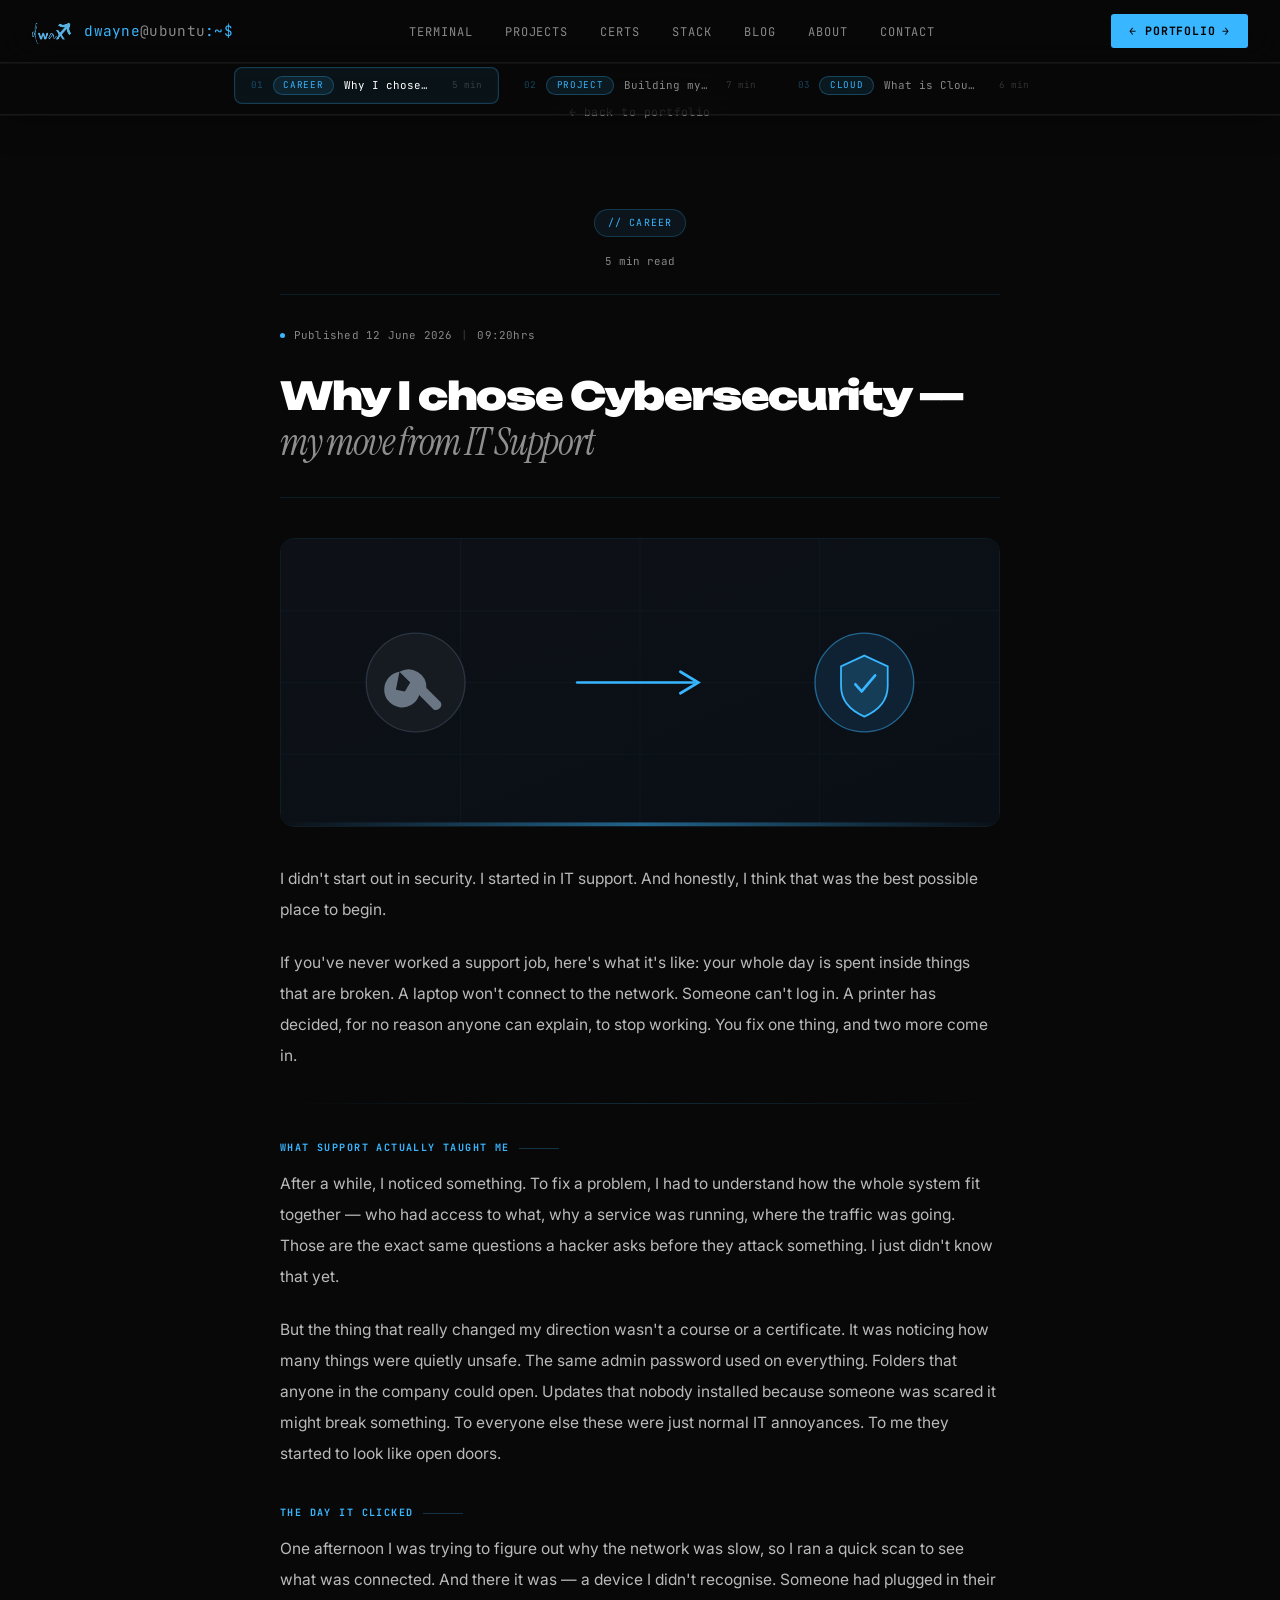
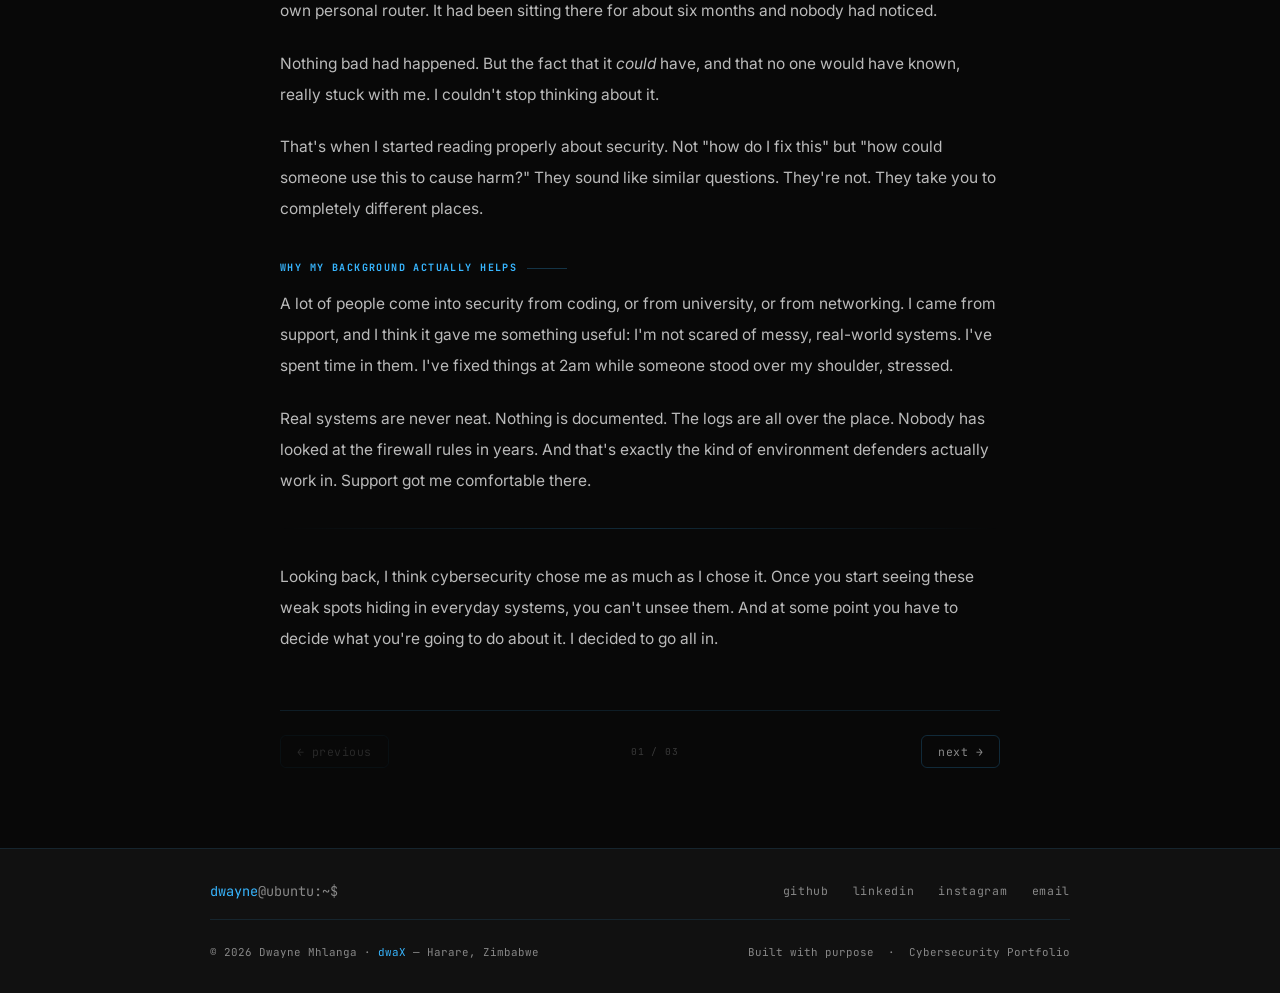
==== blog.html @ da346e5e "Initial commit — dwaX cybersecurity portfolio" ====
<!DOCTYPE html>
<html lang="en">
<head>
<link rel="icon" type="image/x-icon" href="images/favicon.ico">
<link rel="icon" type="image/png" sizes="32x32" href="images/favicon-32.png">
<link rel="apple-touch-icon" href="images/favicon-180.png">
<meta charset="UTF-8">
<meta name="viewport" content="width=device-width, initial-scale=1.0">
<title>Blog — dwayne@ubuntu:~$</title>
<meta name="description" content="Notes on cybersecurity, building, and the craft — by Dwayne Mhlanga (dwaX).">
<link rel="preconnect" href="https://fonts.googleapis.com">
<link href="https://fonts.googleapis.com/css2?family=JetBrains+Mono:wght@300;400;500;700&family=Inter:ital,wght@0,400;0,700;0,900;1,400&family=Instrument+Serif:ital@0;1&family=Unbounded:wght@900&display=swap" rel="stylesheet">
<link rel="stylesheet" href="css/style.css">
<style>

/* ═══════════════════════════════════════════
   BLOG PAGE — scoped styles
   ═══════════════════════════════════════════ */

/* ── Page shell ── */
.blog-shell {
  min-height: 100vh;
  display: flex;
  flex-direction: column;
}

/* ── Sticky top bar (below main nav) ── */
.blog-topbar {
  position: sticky;
  top: 57px;
  z-index: 90;
  background: rgba(8,8,8,0.55);
  backdrop-filter: blur(24px) saturate(180%);
  -webkit-backdrop-filter: blur(24px) saturate(180%);
  border-bottom: 0.5px solid rgba(255,255,255,0.07);
  box-shadow: 0 1px 0 rgba(255,255,255,0.04), 0 8px 32px rgba(0,0,0,0.3);
}

.blog-topbar-inner {
  max-width: 860px;
  margin: 0 auto;
  padding: 0.6rem 1.5rem;
  display: flex;
  align-items: center;
  gap: 0.5rem;
}

/* Each post tab in the top bar */
.blog-tab {
  display: flex;
  align-items: center;
  gap: 0.6rem;
  padding: 0.5rem 1rem;
  cursor: pointer;
  border-radius: 8px;
  border: 0.5px solid transparent;
  background: transparent;
  transition: background 0.2s, border-color 0.2s;
  flex: 1;
  min-width: 0;
  position: relative;
}
.blog-tab:hover {
  background: rgba(255,255,255,0.05);
  border-color: rgba(255,255,255,0.08);
}
.blog-tab.active {
  background: rgba(56,182,255,0.07);
  border-color: rgba(56,182,255,0.25);
  box-shadow: 0 0 0 0.5px rgba(56,182,255,0.1) inset;
}

.blog-tab-num {
  font-family: var(--mono);
  font-size: 0.58rem;
  color: rgba(56,182,255,0.35);
  flex-shrink: 0;
}

.blog-tab-cat {
  font-family: var(--mono);
  font-size: 0.58rem;
  color: var(--green);
  background: rgba(56,182,255,0.1);
  border: 0.5px solid rgba(56,182,255,0.28);
  border-radius: 999px;
  padding: 0.18rem 0.6rem;
  flex-shrink: 0;
  letter-spacing: 0.08em;
  text-transform: uppercase;
}

.blog-tab-title {
  font-family: var(--mono);
  font-size: 0.68rem;
  color: var(--muted);
  white-space: nowrap;
  overflow: hidden;
  text-overflow: ellipsis;
  transition: color 0.2s;
}
.blog-tab.active .blog-tab-title,
.blog-tab:hover .blog-tab-title { color: var(--text); }

.blog-tab-time {
  font-family: var(--mono);
  font-size: 0.58rem;
  color: rgba(255,255,255,0.18);
  flex-shrink: 0;
  margin-left: auto;
  padding-left: 0.5rem;
}

/* ── Back link row ── */
.blog-back-row {
  max-width: 860px;
  margin: 0 auto;
  padding: 2.5rem 2.5rem 0;
}
.blog-back-link {
  font-family: var(--mono);
  font-size: 0.72rem;
  color: var(--muted);
  text-decoration: none;
  letter-spacing: 0.04em;
  display: inline-flex;
  align-items: center;
  gap: 0.4rem;
  transition: color 0.2s;
}
.blog-back-link:hover { color: var(--green); }

/* ── Article wrapper — only one visible at a time ── */
.post-article {
  display: none;
  max-width: 720px;
  margin: 0 auto;
  padding: 4rem 2.5rem 5rem;
  flex: 1;
  animation: postFadeIn 0.3s ease forwards;
}
.post-article.active { display: block; }

@keyframes postFadeIn {
  from { opacity: 0; transform: translateY(12px); }
  to   { opacity: 1; transform: translateY(0); }
}

/* ── Post meta ── */
.post-meta {
  display: flex;
  align-items: center;
  gap: 1rem;
  margin-bottom: 2rem;
  flex-wrap: wrap;
}

.post-cat {
  font-family: var(--mono);
  font-size: 0.62rem;
  letter-spacing: 0.12em;
  text-transform: uppercase;
  color: var(--green);
  background: rgba(56,182,255,0.08);
  border: 0.5px solid rgba(56,182,255,0.22);
  padding: 0.3rem 0.8rem;
  border-radius: 999px;
}

.post-date {
  font-family: var(--mono);
  font-size: 0.68rem;
  color: var(--muted);
}

/* Published datetime line */
.post-published {
  font-family: var(--mono);
  font-size: 0.68rem;
  color: var(--muted);
  display: flex;
  align-items: center;
  gap: 0.55rem;
  margin-bottom: 1.75rem;
  letter-spacing: 0.02em;
}
.post-published .pp-dot {
  width: 5px; height: 5px;
  border-radius: 50%;
  background: var(--green);
  flex-shrink: 0;
}
.post-published .pp-sep { color: rgba(255,255,255,0.2); }

/* Post header image */
.post-hero-img {
  width: 100%;
  height: auto;
  border-radius: 14px;
  border: 0.5px solid var(--border);
  margin-bottom: 2.25rem;
  display: block;
}

/* Inline figure inside article body */
.post-figure {
  margin: 2.25rem 0;
}
.post-figure img,
.post-figure svg {
  width: 100%;
  height: auto;
  border-radius: 12px;
  border: 0.5px solid var(--border);
  display: block;
}
.post-figure figcaption {
  font-family: var(--mono);
  font-size: 0.66rem;
  color: var(--muted);
  margin-top: 0.65rem;
  text-align: center;
  letter-spacing: 0.02em;
}

/* ── Post title ── */
.post-title {
  font-family: 'Unbounded', sans-serif;
  font-size: clamp(1.5rem, 4vw, 2.4rem);
  font-weight: 900;
  letter-spacing: -0.035em;
  line-height: 1.18;
  margin-bottom: 2.5rem;
  color: var(--text);
  border-bottom: 0.5px solid var(--border);
  padding-bottom: 2rem;
}
.post-title em {
  font-family: 'Instrument Serif', serif;
  font-weight: 400;
  font-style: italic;
  color: rgba(255,255,255,0.55);
}

/* ── Post body ── */
.post-body p {
  font-size: 0.97rem;
  color: rgba(255,255,255,0.72);
  line-height: 2;
  margin-bottom: 1.35rem;
  font-family: var(--sans);
}
.post-body p:last-child { margin-bottom: 0; }

.post-body h4 {
  font-family: var(--mono);
  font-size: 0.63rem;
  color: var(--green);
  letter-spacing: 0.14em;
  text-transform: uppercase;
  margin: 2.25rem 0 0.75rem;
  display: flex;
  align-items: center;
  gap: 0.6rem;
}
.post-body h4::after {
  content: '';
  flex: 1;
  max-width: 40px;
  height: 0.5px;
  background: rgba(56,182,255,0.25);
}

.post-body code {
  font-family: var(--mono);
  font-size: 0.83em;
  background: rgba(56,182,255,0.07);
  border: 0.5px solid rgba(56,182,255,0.18);
  padding: 0.15rem 0.5rem;
  border-radius: 4px;
  color: var(--green);
}

.post-divider {
  height: 0.5px;
  background: linear-gradient(to right, transparent, rgba(56,182,255,0.2), transparent);
  margin: 2rem 0;
}

/* ── Post bottom nav ── */
.post-footnav {
  display: flex;
  justify-content: space-between;
  align-items: center;
  margin-top: 3.5rem;
  padding-top: 1.5rem;
  border-top: 0.5px solid var(--border);
  font-family: var(--mono);
  font-size: 0.72rem;
  gap: 1rem;
}
.post-footnav button {
  background: none;
  border: 0.5px solid rgba(56,182,255,0.2);
  color: var(--muted);
  font-family: var(--mono);
  font-size: 0.72rem;
  padding: 0.5rem 1rem;
  border-radius: 6px;
  cursor: pointer;
  letter-spacing: 0.04em;
  transition: color 0.2s, border-color 0.2s;
}
.post-footnav button:hover { color: var(--green); border-color: rgba(56,182,255,0.5); }
.post-footnav button:disabled { opacity: 0.25; cursor: default; }
.post-footnav button:disabled:hover { color: var(--muted); border-color: rgba(56,182,255,0.2); }

.post-footnav .fn-center {
  font-size: 0.6rem;
  color: rgba(255,255,255,0.2);
  letter-spacing: 0.1em;
  text-align: center;
}

/* ── Footer ── */
.blog-footer {
  border-top: 0.5px solid var(--border);
  padding: 2rem 2.5rem;
  background: var(--bg2);
}
.blog-footer .footer-inner {
  max-width: 860px;
  margin: 0 auto;
  display: flex;
  justify-content: space-between;
  align-items: center;
  flex-wrap: wrap;
  gap: 1rem;
}

/* ── Responsive ── */
@media (max-width: 980px) {
  .blog-topbar { top: 54px; }
  .blog-tab-title { display: none; }
  .blog-tab { gap: 0.5rem; justify-content: center; }
  .blog-tab-time { display: none; }
  .blog-back-row { padding: 2rem 1.5rem 0; }
  .post-article { padding: 3rem 1.5rem 4rem; }
}
@media (max-width: 640px) {
  .blog-topbar-inner { padding: 0 0.5rem; }
  .blog-tab { padding: 0.75rem 0.5rem; }
  .blog-tab-num { display: none; }
  .blog-back-row { padding: 1.5rem 1.1rem 0; }
  .post-article { padding: 2.5rem 1.1rem 3.5rem; }
  .post-title { font-size: clamp(1.3rem, 7vw, 2.4rem); }
  .post-body p { font-size: 0.92rem; }
  .post-footnav { flex-direction: column; align-items: stretch; text-align: center; }
  .post-footnav .fn-center { order: -1; }
}

</style>
</head>
<body class="blog-shell">

<!-- MAIN NAV -->
<nav id="nav">
  <a class="nav-brand" href="index.html"><img src="images/logo.png" alt="dwaX logo" class="nav-logo" onerror="this.style.display='none'"><span class="nav-brand-text">dwayne<span class="nb-muted">@ubuntu</span>:~$</span></a>
  <ul class="nav-links">
    <li><a href="index.html#terminal-section">terminal</a></li>
    <li><a href="index.html#projects">projects</a></li>
    <li><a href="index.html#certifications">certs</a></li>
    <li><a href="index.html#stack">stack</a></li>
    <li><a href="blog.html">blog</a></li>
    <li><a href="index.html#about">about</a></li>
    <li><a href="index.html#contact">contact</a></li>
  </ul>
  <a href="index.html" class="btn-primary nav-blog-btn" style="font-size:0.72rem;padding:0.5rem 1.1rem;letter-spacing:0.08em;text-transform:uppercase;white-space:nowrap;">← portfolio</a>
  <button class="nav-hamburger" id="nav-hamburger" aria-label="Menu">
    <span></span><span></span><span></span>
  </button>
</nav>

<!-- MOBILE MENU -->
<div class="nav-mobile-menu" id="nav-mobile-menu">
  <a href="index.html#terminal-section">terminal</a>
  <a href="index.html#projects">projects</a>
  <a href="index.html#certifications">certs</a>
  <a href="index.html#stack">stack</a>
  <a href="blog.html">blog</a>
  <a href="index.html#about">about</a>
  <a href="index.html#contact">contact</a>
</div>

<!-- STICKY POST SWITCHER TAB BAR -->
<div class="blog-topbar" role="tablist" aria-label="Blog posts">

  <div class="blog-topbar-inner">

    <button class="blog-tab active" data-post="1" role="tab" aria-selected="true" aria-controls="post-1">
      <span class="blog-tab-num">01</span>
      <span class="blog-tab-cat">career</span>
      <span class="blog-tab-title">Why I chose Cybersecurity</span>
      <span class="blog-tab-time">5 min</span>
    </button>

    <button class="blog-tab" data-post="2" role="tab" aria-selected="false" aria-controls="post-2">
      <span class="blog-tab-num">02</span>
      <span class="blog-tab-cat">project</span>
      <span class="blog-tab-title">Building my first SIEM</span>
      <span class="blog-tab-time">7 min</span>
    </button>

    <button class="blog-tab" data-post="3" role="tab" aria-selected="false" aria-controls="post-3">
      <span class="blog-tab-num">03</span>
      <span class="blog-tab-cat">cloud</span>
      <span class="blog-tab-title">What is Cloud Security?</span>
      <span class="blog-tab-time">6 min</span>
    </button>

  </div>
</div>

<!-- BACK LINK -->
<div class="blog-back-row">
  <a href="index.html#blog" class="blog-back-link">← back to portfolio</a>
</div>

<!-- ═══════════════════ POST 1 ═══════════════════ -->
<article class="post-article active" id="post-1" role="tabpanel">
  <div class="post-meta">
    <span class="post-cat">// career</span>
    <span class="post-date">5 min read</span>
  </div>
  <div class="post-published">
    <span class="pp-dot"></span>
    <span>Published 12 June 2026</span>
    <span class="pp-sep">|</span>
    <span>09:20hrs</span>
  </div>
  <h2 class="post-title">Why I chose Cybersecurity — <em>my move from IT Support</em></h2>
  <img class="post-hero-img" src="images/blog/post1-career.svg" alt="From IT support to security">
  <div class="post-body">
    <p>I didn't start out in security. I started in IT support. And honestly, I think that was the best possible place to begin.</p>
    <p>If you've never worked a support job, here's what it's like: your whole day is spent inside things that are broken. A laptop won't connect to the network. Someone can't log in. A printer has decided, for no reason anyone can explain, to stop working. You fix one thing, and two more come in.</p>
    <div class="post-divider"></div>
    <h4>What support actually taught me</h4>
    <p>After a while, I noticed something. To fix a problem, I had to understand how the whole system fit together — who had access to what, why a service was running, where the traffic was going. Those are the exact same questions a hacker asks before they attack something. I just didn't know that yet.</p>
    <p>But the thing that really changed my direction wasn't a course or a certificate. It was noticing how many things were quietly unsafe. The same admin password used on everything. Folders that anyone in the company could open. Updates that nobody installed because someone was scared it might break something. To everyone else these were just normal IT annoyances. To me they started to look like open doors.</p>
    <h4>The day it clicked</h4>
    <p>One afternoon I was trying to figure out why the network was slow, so I ran a quick scan to see what was connected. And there it was — a device I didn't recognise. Someone had plugged in their own personal router. It had been sitting there for about six months and nobody had noticed.</p>
    <p>Nothing bad had happened. But the fact that it <em>could</em> have, and that no one would have known, really stuck with me. I couldn't stop thinking about it.</p>
    <p>That's when I started reading properly about security. Not "how do I fix this" but "how could someone use this to cause harm?" They sound like similar questions. They're not. They take you to completely different places.</p>
    <h4>Why my background actually helps</h4>
    <p>A lot of people come into security from coding, or from university, or from networking. I came from support, and I think it gave me something useful: I'm not scared of messy, real-world systems. I've spent time in them. I've fixed things at 2am while someone stood over my shoulder, stressed.</p>
    <p>Real systems are never neat. Nothing is documented. The logs are all over the place. Nobody has looked at the firewall rules in years. And that's exactly the kind of environment defenders actually work in. Support got me comfortable there.</p>
    <div class="post-divider"></div>
    <p>Looking back, I think cybersecurity chose me as much as I chose it. Once you start seeing these weak spots hiding in everyday systems, you can't unsee them. And at some point you have to decide what you're going to do about it. I decided to go all in.</p>
  </div>
  <div class="post-footnav">
    <button disabled>← previous</button>
    <span class="fn-center">01 / 03</span>
    <button data-go="2">next →</button>
  </div>
</article>

<!-- ═══════════════════ POST 2 ═══════════════════ -->
<article class="post-article" id="post-2" role="tabpanel">
  <div class="post-meta">
    <span class="post-cat">// project</span>
    <span class="post-date">7 min read</span>
  </div>
  <div class="post-published">
    <span class="pp-dot"></span>
    <span>Published 28 June 2026</span>
    <span class="pp-sep">|</span>
    <span>10:41hrs</span>
  </div>
  <h2 class="post-title">Building my first SIEM — <em>what I learned</em></h2>
  <img class="post-hero-img" src="images/blog/post2-siem.svg" alt="A SIEM dashboard showing events, alerts and sources">
  <div class="post-body">
    <p>Most people learn about a SIEM by reading about it or watching someone demo one. I decided to just build one myself. Not because I thought I could beat the big tools — I couldn't — but because I've found the fastest way to really understand something is to try to build it and watch where it falls apart.</p>
    <p>A quick note in case the word is new to you: a SIEM (Security Information and Event Management tool) is basically the security team's central nervous system. It collects logs from everywhere in a network and watches them for signs of trouble.</p>
    <div class="post-divider"></div>
    <h4>What it actually does</h4>
    <p>At its core a SIEM does two jobs. It gathers logs from everywhere, and it checks those logs against rules to raise an alert when something looks wrong. That sounds simple. It really isn't. Collecting the logs is a hard engineering problem. Writing good rules is a hard logic problem. And keeping the alerts useful instead of annoying is both, plus a lot of experience I didn't have yet.</p>
    <p>The big tools like Splunk have whole teams working on just the first part. I found out very quickly why.</p>
    <h4>Step one: getting the logs in</h4>
    <p>I started by pulling logs from a few Linux machines into one place. The first real problem hit almost immediately: logs are messy. Every program writes its dates differently. Some use one format, some use another, and some seem to use a format invented purely to make your life difficult. Just getting all the timestamps to line up took longer than setting up the whole collection system.</p>
    <p>I used Python to read the common log formats and save everything in one tidy structure — a time, where it came from, what type of event it was, and the raw message. Getting that structure right early on matters a lot, because everything else depends on it.</p>
    <figure class="post-figure">
      <img src="images/blog/post2-siem.svg" alt="Logs flowing into a central dashboard">
      <figcaption>The rough idea: messy logs from everywhere, cleaned up and pulled into one place.</figcaption>
    </figure>
    <h4>Step two: writing the rules</h4>
    <p>This is where it got interesting. My first rule was simple: "if there are more than 10 failed logins in a minute from the same place, raise an alert." Sounds sensible, right? In practice it went off constantly — because of scheduled jobs, monitoring tools, and one server that had a broken setting and kept retrying every 30 seconds.</p>
    <p>That taught me the real lesson: a good alert needs context. Not just "this happened," but "this happened, it's unusual for this machine, and it happened alongside this other thing." Getting that right is genuinely hard. I have a lot more respect now for the people who write these rules for a living.</p>
    <h4>What I took away</h4>
    <p>Alert fatigue is real. Every false alarm makes you trust the system a little less, until you start ignoring it — which defeats the whole point. By the end I had a dashboard I could mostly trust, but only after a lot of tuning and throwing away rules that looked clever but didn't work.</p>
    <p>The biggest thing I learned: the tool itself isn't the valuable part. The logs feeding it are. If your logs are incomplete, you have blind spots. If they have no context, you get noise. Getting good data in matters more than the fancy software.</p>
    <div class="post-divider"></div>
    <p>Would I tell someone to build their own SIEM to learn? Absolutely. Would I actually run mine to protect a real company? No — the proper tools already do this far better. But I understand those tools completely differently now, and that was worth every late night.</p>
  </div>
  <div class="post-footnav">
    <button data-go="1">← previous</button>
    <span class="fn-center">02 / 03</span>
    <button data-go="3">next →</button>
  </div>
</article>

<!-- ═══════════════════ POST 3 ═══════════════════ -->
<article class="post-article" id="post-3" role="tabpanel">
  <div class="post-meta">
    <span class="post-cat">// cloud</span>
    <span class="post-date">6 min read</span>
  </div>
  <div class="post-published">
    <span class="pp-dot"></span>
    <span>Published 07 July 2026</span>
    <span class="pp-sep">|</span>
    <span>14:50hrs</span>
  </div>
  <h2 class="post-title">What is Cloud Security? <em>And why it matters</em></h2>
  <img class="post-hero-img" src="images/blog/post3-cloud.svg" alt="A padlock inside a cloud, connected to several devices">
  <div class="post-body">
    <p>For a long time, protecting a network meant building a wall around it. You put up a firewall, you guarded the entrance, and you kept everything important safely inside. As long as the wall held, you were mostly fine.</p>
    <p>The cloud changes that picture completely. When your systems live in someone else's data centre and your team can launch new things with a few clicks, the old "wall around everything" idea stops working. So what protects you now?</p>
    <div class="post-divider"></div>
    <h4>Security is shared</h4>
    <p>The first thing to understand about the cloud is that security is a shared job. The provider — Amazon, Microsoft, Google — looks after the physical side: the buildings, the machines, the core network. You look after everything you put on top: your data, your apps, your accounts, and your settings.</p>
    <p>Here's the part that surprises people. Most cloud breaches don't happen because the provider got hacked. They happen because someone left a storage folder open to the whole internet, or posted a secret key in their code by accident, or gave an account far more access than it needed. The danger isn't usually an attacker breaking down the door — it's a small mistake leaving a window open.</p>
    <h4>Your login is the new wall</h4>
    <p>In the cloud, accounts and permissions are everything. An account with too much access is a serious weakness, because if someone steals it, they inherit all that power. This is why the idea of "Zero Trust" has become so important: don't automatically trust anyone or anything, even inside your own system. Check every time.</p>
    <p>The practical version is simple to say and harder to do: give every account only the access it truly needs, nothing more. Don't use the all-powerful main account for daily work. And change your keys and passwords regularly.</p>
    <h4>Your setup is now code</h4>
    <p>One neat thing about the cloud is that you can describe your entire setup in writing — in code — and build it from that. The upside is you can review it and check it for mistakes before it goes live. The downside is that a mistake can spread everywhere the instant you hit deploy.</p>
    <p>So I've started treating that setup code the same way I treat normal code: review it, scan it, test it. A setting that accidentally exposes your data to the public is just as serious as any other security bug.</p>
    <h4>Why this matters here, now</h4>
    <p>Zimbabwe and the wider region are moving to the cloud fast. Startups, banks, government services — a lot of it is shifting online. But the security habits haven't always kept up. So understanding cloud security isn't just good for my career. It's becoming something almost every organisation around me is going to need.</p>
    <div class="post-divider"></div>
    <p>Cloud security isn't harder than the old way — it's just different. The weak spots have moved, and the tools have changed. But the core idea is the same as it's always been: know your own system, keep your exposure small, and know what normal looks like so you can spot when something isn't.</p>
  </div>
  <div class="post-footnav">
    <button data-go="2">← previous</button>
    <span class="fn-center">03 / 03</span>
    <button disabled>next →</button>
  </div>
</article>

<!-- FOOTER -->
<footer class="blog-footer">
  <div class="footer-inner">
    <div class="footer-brand">dwayne<span>@ubuntu:~$</span></div>
    <div class="footer-links">
      <a href="https://github.com/dwaXGamer" target="_blank">github</a>
      <a href="https://www.linkedin.com/in/dwayne-mhlanga-27b34614a/" target="_blank">linkedin</a>
      <a href="https://www.instagram.com/dwax_the_geek/" target="_blank">instagram</a>
      <a href="mailto:dwaynemhlangaa10@gmail.com">email</a>
    </div>
    <div class="footer-copy">
      <span>© 2026 Dwayne Mhlanga · <span style="color:var(--green)">dwaX</span> — Harare, Zimbabwe</span>
      <span>Built with purpose &nbsp;·&nbsp; Cybersecurity Portfolio</span>
    </div>
  </div>
</footer>

<script src="js/main.js"></script>
<script>
// ── Blog post switcher ────────────────────────────────────────────
(function () {
  const TOTAL = 3;

  function showPost(n) {
    // Deactivate all
    document.querySelectorAll('.post-article').forEach(a => a.classList.remove('active'));
    document.querySelectorAll('.blog-tab').forEach(t => {
      t.classList.remove('active');
      t.setAttribute('aria-selected', 'false');
    });

    // Activate target
    const article = document.getElementById('post-' + n);
    const tab = document.querySelector('.blog-tab[data-post="' + n + '"]');
    if (!article || !tab) return;

    article.classList.add('active');
    tab.classList.add('active');
    tab.setAttribute('aria-selected', 'true');

    // Scroll to top of content
    window.scrollTo({ top: 0, behavior: 'smooth' });

    // Update URL hash without triggering scroll
    history.replaceState(null, '', '#post-' + n);
  }

  // Tab clicks
  document.querySelectorAll('.blog-tab').forEach(tab => {
    tab.addEventListener('click', () => showPost(parseInt(tab.dataset.post)));
  });

  // Prev / next buttons inside posts
  document.querySelectorAll('.post-footnav button[data-go]').forEach(btn => {
    btn.addEventListener('click', () => showPost(parseInt(btn.dataset.go)));
  });

  // Respect URL hash on load (e.g. blog.html#post-2)
  const hash = window.location.hash;
  const match = hash.match(/^#post-(\d+)$/);
  if (match) {
    const n = parseInt(match[1]);
    if (n >= 1 && n <= TOTAL) showPost(n);
  }
})();
</script>

</body>
</html>
---- css/style.css ----
*, *::before, *::after { box-sizing: border-box; margin: 0; padding: 0; }

  :root {
    --bg: #080808;
    --bg2: #111111;
    --bg3: #161616;
    --border: rgba(56,182,255,0.12);
    --border2: rgba(56,182,255,0.28);
    --green: #38b6ff;
    --green-dim: #1a9fe0;
    --green-dark: #041828;
    --text: #ffffff;
    --muted: #888888;
    --mono: 'JetBrains Mono', monospace;
    --sans: 'Inter', sans-serif;
    --display: 'Instrument Serif', serif;
    --display-sans: 'Inter', sans-serif;
  }

  html { scroll-behavior: smooth; }

  body {
    background: var(--bg);
    color: var(--text);
    font-family: var(--sans);
    line-height: 1.6;
    overflow-x: hidden;
  }

  /* ═══════════════════════════════════════════
     PRELOADER
     ═══════════════════════════════════════════ */
  .preloader {
    position: fixed;
    inset: 0;
    z-index: 99999;
    background: var(--bg);
    display: flex;
    align-items: center;
    justify-content: center;
    transition: opacity 0.6s ease, visibility 0.6s ease;
  }
  .preloader.done {
    opacity: 0;
    visibility: hidden;
  }
  /* stop page scrolling while loading */
  body.loading { overflow: hidden; }

  .preloader-inner {
    display: flex;
    flex-direction: column;
    align-items: center;
    gap: 1.6rem;
    transform: translateY(-4vh);
  }

  .preloader-logo {
    width: 190px;
    max-width: 55vw;
    height: auto;
    filter: drop-shadow(0 0 24px rgba(56,182,255,0.25));
    animation: preLogoIn 0.8s cubic-bezier(0.16,1,0.3,1) both,
               preLogoPulse 2.2s ease-in-out 0.8s infinite;
  }
  @keyframes preLogoIn {
    from { opacity: 0; transform: translateY(14px) scale(0.96); filter: blur(6px) drop-shadow(0 0 0 rgba(56,182,255,0)); }
    to   { opacity: 1; transform: translateY(0) scale(1); filter: blur(0) drop-shadow(0 0 24px rgba(56,182,255,0.25)); }
  }
  @keyframes preLogoPulse {
    0%, 100% { filter: drop-shadow(0 0 18px rgba(56,182,255,0.18)); }
    50%      { filter: drop-shadow(0 0 30px rgba(56,182,255,0.4)); }
  }

  .preloader-bar {
    width: 220px;
    max-width: 60vw;
    height: 3px;
    background: rgba(56,182,255,0.12);
    border-radius: 3px;
    overflow: hidden;
  }
  .preloader-fill {
    display: block;
    width: 0%;
    height: 100%;
    background: linear-gradient(90deg, var(--green-dim), var(--green));
    border-radius: 3px;
    box-shadow: 0 0 12px rgba(56,182,255,0.6);
    transition: width 0.2s ease;
  }

  .preloader-status {
    font-family: var(--mono);
    font-size: 0.7rem;
    letter-spacing: 0.12em;
    color: var(--muted);
    text-transform: lowercase;
  }
  .preloader-status::before { content: '$ '; color: var(--green); }
  .preloader-status::after {
    content: '_';
    color: var(--green);
    animation: preBlink 0.9s step-end infinite;
    margin-left: 2px;
  }
  @keyframes preBlink { 0%,100%{opacity:1} 50%{opacity:0} }

  /* SCROLLBAR */
  ::-webkit-scrollbar { width: 4px; }
  ::-webkit-scrollbar-track { background: var(--bg); }
  ::-webkit-scrollbar-thumb { background: var(--green-dark); border-radius: 2px; }

  .nav-brand {
    font-family: var(--mono);
    font-size: 0.9rem;
    color: var(--green);
    letter-spacing: 0.02em;
    display: flex;
    align-items: center;
    gap: 0.6rem;
    text-decoration: none;
  }
  .nav-brand .nav-logo {
    height: 26px;
    width: auto;
    display: block;
  }
  .nav-brand .nav-brand-text { color: var(--green); }
  .nav-brand .nb-muted { color: var(--muted); }

  .nav-brand span { color: var(--muted); }

  .nav-links {
    display: flex; gap: 2rem; list-style: none;
  }

  .nav-links a {
    font-family: var(--mono);
    font-size: 0.75rem;
    color: var(--muted);
    text-decoration: none;
    letter-spacing: 0.08em;
    text-transform: uppercase;
    transition: color 0.2s;
  }

  .nav-links a:hover { color: var(--green); }

  /* HERO */
  #hero {
    min-height: 100vh;
    display: flex; align-items: center;
    padding: 6rem 2.5rem 4rem;
    position: relative;
    overflow: hidden;
  }

  #hero-canvas { display: block; }

  /* ── Animated scroll-down indicator ── */
  .scroll-down {
    position: absolute;
    bottom: 1.75rem;
    left: 50%;
    transform: translateX(-50%);
    z-index: 2;
    display: flex;
    flex-direction: column;
    align-items: center;
    gap: 0.6rem;
    text-decoration: none;
    animation: scrollFadeIn 1s ease 1.2s both;
  }
  .scroll-mouse {
    width: 24px;
    height: 38px;
    border: 1.5px solid rgba(56,182,255,0.55);
    border-radius: 12px;
    display: flex;
    justify-content: center;
    padding-top: 6px;
    background: rgba(56,182,255,0.04);
  }
  .scroll-wheel {
    width: 3px;
    height: 7px;
    border-radius: 2px;
    background: var(--green);
    animation: scrollWheel 1.6s ease-in-out infinite;
  }
  .scroll-text {
    font-family: var(--mono);
    font-size: 0.6rem;
    letter-spacing: 0.2em;
    text-transform: uppercase;
    color: var(--muted);
  }
  .scroll-down:hover .scroll-text { color: var(--green); }
  .scroll-down:hover .scroll-mouse { border-color: var(--green); }

  @keyframes scrollWheel {
    0%   { transform: translateY(0);    opacity: 1; }
    70%  { transform: translateY(14px); opacity: 0; }
    71%  { transform: translateY(0);    opacity: 0; }
    100% { transform: translateY(0);    opacity: 1; }
  }
  @keyframes scrollFadeIn {
    from { opacity: 0; transform: translate(-50%, 12px); }
    to   { opacity: 1; transform: translate(-50%, 0); }
  }
  /* Hide scroll cue once user has scrolled */
  #hero.scrolled-past .scroll-down { opacity: 0; pointer-events: none; transition: opacity 0.4s; }

  .hero-inner {
    max-width: 1200px; margin: 0 auto; width: 100%;
    position: relative; z-index: 1;
    padding-top: 2rem;
    display: grid;
    grid-template-columns: 1fr 400px;
    gap: 3.5rem;
    align-items: center;
  }

  .hero-left {}

  .hero-eyebrow {
    font-family: var(--mono);
    font-size: 0.72rem;
    color: var(--green);
    letter-spacing: 0.18em;
    text-transform: uppercase;
    margin-bottom: 2rem;
    display: flex; align-items: center; gap: 0.75rem;
    opacity: 0;
    animation: fadeUp 0.6s ease forwards 0.1s;
  }

  .hero-eyebrow::before {
    content: '';
    width: 8px; height: 8px;
    background: #22c55e;
    box-shadow: 0 0 8px rgba(34,197,94,0.6);
    border-radius: 50%;
    flex-shrink: 0;
    animation: pulse 2s infinite;
  }

  @keyframes pulse { 0%,100%{opacity:1} 50%{opacity:0.3} }

  /* ═══════════════════════════════════════════
     HERO NAME — Dwayne Mhlanga (Tawanda-inspired)
     bold sans, white→grey gradient, blinking cursor
     ═══════════════════════════════════════════ */

  .hero-name-block {
    position: relative;
    margin-bottom: 2.5rem;
  }

  .hero-name {
    font-family: 'Unbounded', 'Inter', sans-serif;
    font-weight: 900;
    line-height: 0.92;
    letter-spacing: -0.045em;
    margin: 0;
    user-select: none;
  }

  .hn-line {
    display: block;
    font-size: clamp(2.6rem, 8.5vw, 6.5rem);

    background: linear-gradient(180deg, #ffffff 0%, #b8c4d0 65%, #8a97a5 100%);
    -webkit-background-clip: text;
    -webkit-text-fill-color: transparent;
    background-clip: text;
  }

  /* Solid blinking cursor block, like Tawanda's */
  .hn-cursor {
    display: inline-block;
    width: 0.28em;
    height: 0.72em;
    background: #fff;
    margin-left: 0.1em;
    vertical-align: -0.05em;
    animation: hnBlink 1.05s step-end infinite;
  }

  @keyframes hnBlink {
    0%, 100% { opacity: 1; }
    50% { opacity: 0; }
  }

  /* Hide any old name elements */
  .hero-big-name, .hero-name-ghost, .hero-cursor,
  .hero-serif-name, .hero-exe-name, .exe-suffix,
  .tw-line, .tw-cursor,
  .sn-char, .sn-line, .sn-glint { display: none; }

  /* NAME BLOCK — stacked with ghost behind */
  .hero-name-block {
    position: relative;
    margin-bottom: 2.5rem;
    line-height: 0.88;
    letter-spacing: -0.04em;
  }

  /* Animated scan line over name */
  .hero-name-block::after {
    content: '';
    position: absolute;
    inset: 0;
    background: linear-gradient(
      105deg,
      transparent 30%,
      rgba(56,182,255,0.04) 50%,
      transparent 70%
    );
    background-size: 200% 100%;
    animation: nameScan 4s ease-in-out infinite;
    pointer-events: none;
    z-index: 2;
  }

  @keyframes nameScan {
    0%   { background-position: 200% 0; }
    100% { background-position: -200% 0; }
  }

  /* ── Cert Pills ── */
  .cert-cluster {
    display: flex;
    flex-wrap: wrap;
    gap: 0.85rem;
  }
  .cert-pill {
    display: flex;
    align-items: center;
    gap: 1rem;
    background: var(--bg2);
    border: 0.5px solid rgba(56,182,255,0.15);
    border-radius: 999px;
    padding: 0.6rem 1.4rem 0.6rem 0.6rem;
    cursor: default;
    transition: transform 0.25s, border-color 0.25s, box-shadow 0.25s;
    will-change: transform;
  }
  .cert-pill:hover {
    border-color: rgba(56,182,255,0.55);
    transform: scale(1.04) translateY(-2px);
    box-shadow: 0 6px 24px rgba(0,0,0,0.3);
  }
  .cert-icon-wrap {
    width: 42px;
    height: 42px;
    border-radius: 50%;
    display: flex;
    align-items: center;
    justify-content: center;
    flex-shrink: 0;
  }
  .cert-info {
    display: flex;
    flex-direction: column;
  }
  .cert-name {
    font-family: var(--mono);
    font-size: 0.88rem;
    font-weight: 700;
    color: var(--text);
    line-height: 1.3;
  }
  .cert-sub {
    font-family: var(--mono);
    font-size: 0.68rem;
    color: var(--muted);
    margin-top: 0.15rem;
  }

  /* Ghost / shadow name — serif italic, large, barely visible */
  .hero-name-ghost {
    position: absolute;
    top: 0.06em; left: -0.02em;
    font-family: 'Instrument Serif', serif;
    font-weight: 400;
    font-style: italic;
    font-size: clamp(2.6rem, 11vw, 9.5rem);
    line-height: 0.88;
    letter-spacing: -0.02em;
    color: transparent;
    -webkit-text-stroke: 0.5px rgba(255,255,255,0.04);
    user-select: none;
    pointer-events: none;
    white-space: nowrap;
    z-index: 0;
    opacity: 0.5;
    filter: blur(1px);
  }

  /* Real typed name — Unbounded: ultra-wide, ultra-heavy */
  .hero-big-name {
    font-family: 'Unbounded', sans-serif;
    font-weight: 900;
    line-height: 0.92;
    letter-spacing: -0.04em;
    position: relative;
    z-index: 1;
  }

  .hero-big-name .line {
    display: block;
    min-height: 1.0em;
  }

  .hero-big-name .line span {
    display: inline;
    font-size: clamp(2.1rem, 9.5vw, 7.5rem);
    color: #ffffff;
    text-shadow:
      0 0 80px rgba(56,182,255,0.08),
      0 2px 0 rgba(0,0,0,0.5);
  }

  /* Blinking cursor at end of name */
  .hero-cursor {
    display: inline-block;
    width: 3px;
    height: 0.82em;
    background: var(--green);
    vertical-align: middle;
    margin-left: 0.06em;
    border-radius: 2px;
    opacity: 0;
  }

  .hero-cursor.blink {
    animation: cursorFlash 0.85s step-end infinite;
  }

  @keyframes cursorFlash {
    0%, 100% { opacity: 1; }
    50% { opacity: 0; }
  }

  /* Tagline — serif italic + sans bold mix */
  .hero-tagline {
    font-family: var(--display-sans);
    font-size: clamp(1rem, 1.9vw, 1.4rem);
    font-weight: 700;
    line-height: 1.5;
    color: #fff;
    max-width: 600px;
    margin-top: 2rem;
    margin-bottom: 3rem;
    opacity: 0;
    letter-spacing: -0.02em;
    animation: fadeUp 0.7s ease forwards 0.65s;
  }

  .hero-tagline em {
    font-family: var(--display);
    font-style: italic;
    font-weight: 400;
    color: rgba(255,255,255,0.5);
  }

  .hero-tagline strong {
    font-weight: 900;
    font-style: normal;
    color: #fff;
  }

  /* per-line layout for the tagline */
  .hero-tagline .tl-line {
    display: block;
    margin-bottom: 0.5rem;
  }
  .hero-tagline .tl-line:last-child { margin-bottom: 0; }
  .hero-tagline .tl-left   { text-align: left; }
  .hero-tagline .tl-center { text-align: center; }
  .hero-tagline .tl-accent { color: var(--green); }
  .hero-tagline .tl-small { font-size: 0.8em; }

  @keyframes fadeUp {
    from { opacity:0; transform:translateY(22px); }
    to   { opacity:1; transform:translateY(0); }
  }

  .hero-bottom {
    display: flex; align-items: flex-start; gap: 1.5rem; flex-wrap: wrap; flex-direction: column;
    opacity: 0;
    animation: fadeUp 0.7s ease forwards 0.9s;
  }

  .hero-tags {
    display: flex; flex-wrap: wrap; gap: 0.5rem;
  }

  .tag {
    font-family: var(--mono);
    font-size: 0.68rem;
    padding: 0.3rem 0.8rem;
    border-radius: 999px;
    color: #aaa;
    background: rgba(255,255,255,0.06);
    border: 0.5px solid rgba(255,255,255,0.1);
    letter-spacing: 0.04em;
    backdrop-filter: blur(8px);
  }

  .hero-cta {
    display: flex; gap: 0.75rem; flex-wrap: wrap; align-items: center;
  }

  /* Liquid glass CTA buttons */
  .btn-primary {
    font-family: var(--display-sans);
    font-size: 0.85rem;
    font-weight: 700;
    padding: 0.8rem 1.6rem;
    background: #fff;
    color: #000;
    border: none;
    border-radius: 999px;
    text-decoration: none;
    letter-spacing: -0.01em;
    transition: opacity 0.2s, transform 0.2s;
    cursor: pointer;
    display: inline-flex; align-items: center; gap: 0.4rem;
  }
  .btn-primary:hover { opacity: 0.88; transform: scale(1.03); }
  .btn-primary::after { content: ' →'; }

  .btn-ghost {
    font-family: var(--display-sans);
    font-size: 0.85rem;
    font-weight: 600;
    padding: 0.8rem 1.6rem;
    background: rgba(255,255,255,0.06);
    color: #fff;
    border: 0.5px solid rgba(255,255,255,0.15);
    border-radius: 999px;
    text-decoration: none;
    letter-spacing: -0.01em;
    backdrop-filter: blur(12px);
    transition: background 0.2s, transform 0.2s;
    cursor: pointer;
  }
  .btn-ghost:hover { background: rgba(255,255,255,0.1); transform: scale(1.03); }

  /* Liquid glass photo frame */
  .hero-photo-wrap { display: flex; justify-content: center; align-items: center; }

  .hero-glass-frame {
    position: relative;
    border-radius: 20px;
    overflow: visible;
  }

  .hero-glass-frame img {
    width: 340px; height: 420px;
    object-fit: cover; object-position: top center;
    border-radius: 18px;
    display: block;
    filter: contrast(1.05) brightness(0.95);
  }

  /* Liquid glass overlay on photo */
  .hero-glass-overlay {
    position: absolute;
    inset: 0;
    border-radius: 18px;
    background: linear-gradient(135deg,
      rgba(255,255,255,0.04) 0%,
      rgba(255,255,255,0) 50%,
      rgba(56,182,255,0.04) 100%
    );
    border: 1px solid rgba(255,255,255,0.1);
    pointer-events: none;
  }

  /* Glass status badge */
  .hero-status-badge {
    position: absolute;
    bottom: -1rem; left: -1.5rem;
    background: rgba(8,8,8,0.7);
    backdrop-filter: blur(20px);
    -webkit-backdrop-filter: blur(20px);
    border: 0.5px solid rgba(255,255,255,0.12);
    border-radius: 12px;
    padding: 0.75rem 1.1rem;
    font-family: var(--mono);
    font-size: 0.72rem;
    box-shadow: 0 8px 32px rgba(0,0,0,0.4);
  }

  /* Liquid glass NAV */
  nav {
    position: fixed; top: 0; left: 0; right: 0; z-index: 100;
    display: flex; align-items: center; justify-content: space-between;
    gap: 1.5rem;
    padding: 0.85rem 2rem;
    background: rgba(8,8,8,0.55);
    backdrop-filter: blur(24px) saturate(180%);
    -webkit-backdrop-filter: blur(24px) saturate(180%);
    border-bottom: 0.5px solid rgba(255,255,255,0.07);
    box-shadow: 0 1px 0 rgba(255,255,255,0.04);
  }

  .hero-cta {
    display: flex; gap: 1rem; flex-wrap: wrap;
  }

  .btn-primary {
    font-family: var(--mono);
    font-size: 0.8rem;
    padding: 0.75rem 1.5rem;
    background: var(--green);
    color: #000;
    border: none;
    border-radius: 3px;
    text-decoration: none;
    letter-spacing: 0.06em;
    font-weight: 700;
    transition: opacity 0.2s;
    cursor: pointer;
  }

  .btn-primary:hover { opacity: 0.82; }

  .btn-ghost {
    font-family: var(--mono);
    font-size: 0.8rem;
    padding: 0.75rem 1.5rem;
    background: transparent;
    color: var(--green);
    border: 0.5px solid var(--border2);
    border-radius: 3px;
    text-decoration: none;
    letter-spacing: 0.06em;
    transition: background 0.2s;
    cursor: pointer;
  }

  .btn-ghost:hover { background: rgba(56,182,255,0.06); }

  .hero-photo-wrap { display: flex; justify-content: center; align-items: center; }

  /* TERMINAL */
  #terminal-section {
    padding: 5rem 2.5rem;
    background: var(--bg2);
    border-top: 0.5px solid var(--border);
    border-bottom: 0.5px solid var(--border);
  }

  .section-inner { max-width: 900px; margin: 0 auto; }

  .section-eyebrow {
    font-family: var(--mono);
    font-size: 0.72rem;
    color: var(--green);
    letter-spacing: 0.12em;
    text-transform: uppercase;
    margin-bottom: 0.75rem;
    display: flex; align-items: center; gap: 0.75rem;
  }

  .section-eyebrow::after {
    content: '';
    flex: 1; max-width: 60px;
    height: 0.5px;
    background: var(--border2);
  }

  .section-title {
    font-family: var(--display-sans);
    font-size: clamp(1.8rem, 7vw, 5rem);
    font-weight: 900;
    margin-bottom: 0.5rem;
    color: var(--text);
    line-height: 1;
    letter-spacing: -0.03em;
  }
  .section-title em {
    font-family: var(--display);
    font-weight: 400;
    font-style: italic;
    color: rgba(255,255,255,0.7);
  }

  .section-sub {
    color: var(--muted);
    font-size: 0.9rem;
    margin-bottom: 3rem;
    font-family: var(--mono);
  }

  .terminal {
    background: #0d0d0d;
    border: 0.5px solid #2a2a2a;
    border-radius: 12px;
    overflow: hidden;
    font-family: var(--mono);
  }

  .terminal-bar {
    background: #181818;
    padding: 0.65rem 1rem;
    display: flex; align-items: center; gap: 0.5rem;
    border-bottom: 0.5px solid #222;
  }

  .t-dot { width: 10px; height: 10px; border-radius: 50%; }
  .t-red { background: #ff5f57; }
  .t-yellow { background: #febc2e; }
  .t-green-dot { background: #28c840; }

  .terminal-title {
    margin-left: 0.5rem;
    font-size: 0.72rem;
    color: var(--muted);
    letter-spacing: 0.04em;
  }

  .terminal-body {
    padding: 1.5rem 1.5rem 0.5rem;
    min-height: 320px;
    max-height: 480px;
    overflow-y: auto;
    font-size: 0.82rem;
    line-height: 1.7;
  }
  .terminal-status-bar {
    background: #181818;
    border-top: 0.5px solid #222;
    padding: 0.4rem 1rem;
    display: flex; align-items: center; gap: 1.5rem;
    font-family: var(--mono);
    font-size: 0.65rem;
    color: #555;
  }
  .terminal-status-bar .tsb-item {
    display: flex; align-items: center; gap: 0.4rem;
  }
  .terminal-status-bar .tsb-key {
    background: #2a2a2a;
    border: 0.5px solid #333;
    border-radius: 3px;
    padding: 0.1rem 0.35rem;
    color: #777;
    font-size: 0.6rem;
  }
  .terminal-status-bar .tsb-right {
    margin-left: auto;
    color: #444;
  }

  .t-line { display: flex; gap: 0.5rem; margin-bottom: 0.25rem; }
  .t-prompt { color: var(--green); user-select: none; white-space: nowrap; }
  .t-cmd { color: #e2e8f0; }
  .t-out { color: #64748b; padding-left: 1.5rem; }
  .t-out.green { color: var(--green); }
  .t-out.white { color: var(--text); }
  .t-out.dim { color: #334155; }
  .t-blank { height: 0.5rem; }

  .terminal-input-line {
    display: flex; align-items: center; gap: 0.5rem;
    padding: 0.25rem 0;
  }

  #term-input {
    background: transparent;
    border: none;
    outline: none;
    color: var(--text);
    font-family: var(--mono);
    font-size: 0.82rem;
    flex: 1;
    caret-color: var(--green);
  }

  .t-help-hint {
    font-family: var(--mono);
    font-size: 0.72rem;
    color: var(--muted);
    margin-top: 1rem;
    padding: 0 1.5rem 1.5rem;
  }

  .t-help-hint span { color: var(--green); }

  /* PROJECTS */
  #projects {
    padding: 5rem 2.5rem;
    max-width: 1200px; margin: 0 auto;
  }

  .projects-grid {
    display: grid;
    grid-template-columns: repeat(auto-fit, minmax(320px, 1fr));
    gap: 1.5rem;
  }

  .project-card {
    background: #141414;
    border: none;
    border-radius: 16px;
    overflow: hidden;
    transition: background 0.2s;
    cursor: default;
  }

  .project-card:hover {
    background: #1a1a1a;
  }

  .project-card.featured {
    grid-column: 1 / -1;
    display: grid;
    grid-template-columns: 1fr 1fr;
  }

  .project-img {
    width: 100%; height: 200px;
    object-fit: cover;
    object-position: top;
    filter: grayscale(30%) brightness(0.85);
    display: block;
    border-bottom: 0.5px solid var(--border);
    transition: filter 0.3s;
  }

  .project-card:hover .project-img { filter: grayscale(0%) brightness(0.95); }

  .project-card.featured .project-img {
    height: 100%; min-height: 280px;
    border-bottom: none;
    border-right: 0.5px solid var(--border);
  }

  .project-body { padding: 1.5rem; }

  .project-label {
    font-family: var(--mono);
    font-size: 0.62rem;
    letter-spacing: 0.14em;
    text-transform: uppercase;
    color: var(--muted);
    margin-bottom: 0.75rem;
    display: flex; align-items: center; gap: 0.5rem;
  }
  .project-label::after {
    content: "↗";
    margin-left: auto;
    color: var(--muted);
    font-size: 0.85rem;
  }

  .project-name {
    font-family: var(--display-sans);
    font-size: clamp(1.3rem, 2.5vw, 1.75rem);
    font-weight: 900;
    color: var(--text);
    margin-bottom: 0.75rem;
    letter-spacing: -0.02em;
    line-height: 1.1;
  }

  .project-desc {
    font-size: 0.88rem;
    color: var(--muted);
    margin-bottom: 1.5rem;
    line-height: 1.75;
  }

  .project-stack {
    display: flex; flex-wrap: wrap; gap: 0.4rem;
    margin-bottom: 1.25rem;
  }

  .stack-tag {
    font-family: var(--mono);
    font-size: 0.72rem;
    padding: 0.3rem 0.75rem;
    background: #1e1e1e;
    border: none;
    border-radius: 999px;
    color: #aaaaaa;
    letter-spacing: 0.02em;
  }

  .project-code-pill {
    font-family: var(--mono);
    font-size: 0.72rem;
    background: #1a1a1a;
    border: 0.5px solid #2a2a2a;
    border-radius: 6px;
    padding: 0.5rem 0.85rem;
    color: #aaaaaa;
    margin-bottom: 1.25rem;
    display: block;
    white-space: nowrap;
    overflow: hidden;
    text-overflow: ellipsis;
  }

  .project-link {
    font-family: var(--mono);
    font-size: 0.75rem;
    color: var(--muted);
    text-decoration: none;
    letter-spacing: 0.06em;
    display: inline-flex; align-items: center; gap: 0.3rem;
    transition: color 0.2s;
  }
  .project-link:hover { color: var(--text); }

  /* STACK */
  #stack {
    padding: 6rem 2.5rem;
    background: var(--bg);
  }

  .stack-section { max-width: 1100px; margin: 0 auto; }

  .stack-cluster-wrap {
    background: #141414;
    border-radius: 20px;
    padding: 2.5rem;
    display: flex;
    flex-wrap: wrap;
    gap: 0.75rem;
    justify-content: center;
    margin-top: 2.5rem;
  }

  .stack-pill {
    display: inline-flex;
    align-items: center;
    gap: 0.6rem;
    background: #1e1e1e;
    border: 0.5px solid #2a2a2a;
    border-radius: 999px;
    padding: 0.5rem 1rem 0.5rem 0.5rem;
    cursor: default;
    transition: background 0.2s, transform 0.2s, border-color 0.2s;
    user-select: none;
  }

  .stack-pill:hover {
    background: #252525;
    border-color: #3a3a3a;
    transform: scale(1.05);
  }

  .stack-pill-icon {
    width: 28px; height: 28px;
    border-radius: 6px;
    display: flex; align-items: center; justify-content: center;
    font-size: 0.75rem;
    font-weight: 900;
    flex-shrink: 0;
    font-family: var(--mono);
    color: #fff;
  }

  .stack-pill-name {
    font-family: var(--display-sans);
    font-size: 0.88rem;
    font-weight: 700;
    color: #fff;
    white-space: nowrap;
  }

  .stack-pill-desc {
    font-family: var(--sans);
    font-size: 0.75rem;
    color: #555;
    white-space: nowrap;
  }

  /* BLOG */
  #blog {
    padding: 5rem 2.5rem;
    max-width: 1100px; margin: 0 auto;
  }

  .notes-grid {
    display: grid;
    grid-template-columns: repeat(auto-fit, minmax(300px, 1fr));
    gap: 1.5rem;
  }

  .note-card {
    border: none;
    border-radius: 16px;
    padding: 2rem;
    background: #141414;
    transition: background 0.2s;
  }
  .note-card:hover { background: #1a1a1a; }

  /* HAMBURGER */
  .nav-hamburger {
    display: none;
    flex-direction: column;
    gap: 5px;
    cursor: pointer;
    background: none;
    border: none;
    padding: 4px;
  }
  .nav-hamburger span {
    display: block;
    width: 22px; height: 2px;
    background: var(--green);
    border-radius: 2px;
    transition: transform 0.25s, opacity 0.25s;
  }
  .nav-hamburger.open span:nth-child(1) { transform: translateY(7px) rotate(45deg); }
  .nav-hamburger.open span:nth-child(2) { opacity: 0; }
  .nav-hamburger.open span:nth-child(3) { transform: translateY(-7px) rotate(-45deg); }

  .nav-mobile-menu {
    display: none;
    position: fixed;
    top: 57px; left: 0; right: 0;
    background: rgba(8,13,24,0.98);
    backdrop-filter: blur(20px);
    border-bottom: 0.5px solid var(--border);
    padding: 1.5rem;
    flex-direction: column;
    gap: 1rem;
    z-index: 99;
  }
  .nav-mobile-menu.open { display: flex; }
  .nav-mobile-menu a {
    font-family: var(--mono);
    font-size: 0.85rem;
    color: var(--muted);
    text-decoration: none;
    letter-spacing: 0.08em;
    text-transform: uppercase;
    padding: 0.5rem 0;
    border-bottom: 0.5px solid var(--border);
    transition: color 0.2s;
  }
  .nav-mobile-menu a:hover { color: var(--green); }
  .nav-mobile-menu a:last-child { border-bottom: none; }

  /* SCROLL REVEAL */
  .reveal {
    opacity: 0;
    transform: translateY(28px);
    transition: opacity 0.6s ease, transform 0.6s ease;
  }
  .reveal.visible {
    opacity: 1;
    transform: translateY(0);
  }
  .reveal-delay-1 { transition-delay: 0.1s; }
  .reveal-delay-2 { transition-delay: 0.2s; }
  .reveal-delay-3 { transition-delay: 0.3s; }
  .reveal-delay-4 { transition-delay: 0.4s; }
  .reveal-delay-5 { transition-delay: 0.5s; }

  /* ═══════════════════════════════════════════
     BLOG SUBSCRIBE
     ═══════════════════════════════════════════ */
  #subscribe {
    padding: 4rem 2.5rem 5rem;
    max-width: 900px;
    margin: 0 auto;
  }

  .subscribe-card {
    position: relative;
    background: linear-gradient(160deg, #111418 0%, #0c0e11 100%);
    border: 0.5px solid rgba(56,182,255,0.18);
    border-radius: 20px;
    padding: 3rem 2.5rem;
    overflow: hidden;
  }

  .subscribe-glow {
    position: absolute;
    top: -60%; right: -20%;
    width: 400px; height: 400px;
    background: radial-gradient(circle, rgba(56,182,255,0.12) 0%, transparent 70%);
    pointer-events: none;
  }

  .subscribe-inner {
    position: relative;
    z-index: 1;
    max-width: 560px;
  }

  .subscribe-eyebrow {
    font-family: var(--mono);
    font-size: 0.7rem;
    letter-spacing: 0.14em;
    text-transform: uppercase;
    color: var(--green);
    margin-bottom: 1rem;
  }

  .subscribe-title {
    font-family: 'Unbounded', sans-serif;
    font-weight: 900;
    font-size: clamp(1.5rem, 4vw, 2.4rem);
    letter-spacing: -0.03em;
    line-height: 1.1;
    color: var(--text);
    margin: 0 0 1rem;
  }
  .subscribe-title em {
    font-family: 'Instrument Serif', serif;
    font-weight: 400;
    font-style: italic;
    color: rgba(255,255,255,0.6);
  }

  .subscribe-sub {
    font-family: var(--sans);
    font-size: 0.95rem;
    line-height: 1.7;
    color: var(--muted);
    margin: 0 0 2rem;
  }

  .subscribe-row {
    display: flex;
    gap: 0.75rem;
    flex-wrap: wrap;
  }

  .subscribe-input {
    flex: 1;
    min-width: 220px;
    background: rgba(0,0,0,0.4);
    border: 0.5px solid rgba(255,255,255,0.12);
    border-radius: 10px;
    padding: 0.9rem 1.1rem;
    font-family: var(--mono);
    font-size: 0.9rem;
    color: var(--text);
    outline: none;
    transition: border-color 0.2s, box-shadow 0.2s;
  }
  .subscribe-input::placeholder { color: rgba(255,255,255,0.3); }
  .subscribe-input:focus {
    border-color: rgba(56,182,255,0.6);
    box-shadow: 0 0 0 3px rgba(56,182,255,0.1);
  }

  .subscribe-btn {
    background: var(--green);
    color: #000;
    font-family: var(--mono);
    font-weight: 700;
    font-size: 0.9rem;
    letter-spacing: 0.02em;
    border: none;
    border-radius: 10px;
    padding: 0.9rem 1.6rem;
    cursor: pointer;
    white-space: nowrap;
    transition: transform 0.15s, opacity 0.2s;
  }
  .subscribe-btn:hover { transform: translateY(-2px); opacity: 0.92; }
  .subscribe-btn:disabled { opacity: 0.5; cursor: default; transform: none; }

  .subscribe-msg {
    font-family: var(--mono);
    font-size: 0.8rem;
    margin-top: 1rem;
    min-height: 1.2em;
  }
  .subscribe-msg.success { color: var(--green); }
  .subscribe-msg.error { color: #ff6b6b; }

  @media (max-width: 640px) {
    #subscribe { padding: 3rem 1.1rem 4rem; }
    .subscribe-card { padding: 2rem 1.25rem; }
    .subscribe-btn { width: 100%; }
  }

  /* IMPROVED CONTACT */
  #contact {
    padding: 7rem 2.5rem;
    max-width: 900px; margin: 0 auto;
    text-align: center;
  }

  .contact-prompt {
    font-family: var(--mono);
    font-size: 0.8rem;
    color: var(--green);
    margin-bottom: 1rem;
  }

  .contact-heading {
    font-family: var(--display-sans);
    font-size: clamp(2rem, 9vw, 6rem);
    font-weight: 900;
    margin-bottom: 1rem;
    color: var(--text);
    line-height: 1;
    letter-spacing: -0.03em;
  }
  .contact-heading em {
    font-family: var(--display);
    font-weight: 400;
    font-style: italic;
    color: rgba(255,255,255,0.6);
  }

  .contact-sub {
    font-size: 0.9rem;
    color: var(--muted);
    margin-bottom: 2.5rem;
    max-width: 480px;
    margin-left: auto;
    margin-right: auto;
  }

  .contact-grid {
    display: flex;
    flex-direction: column;
    gap: 0.75rem;
    margin: 2.5rem auto 0;
    max-width: 520px;
    width: 100%;
    text-align: left;
  }

  .contact-link {
    font-family: var(--mono);
    font-size: 0.85rem;
    color: var(--text);
    text-decoration: none;
    display: flex;
    align-items: center;
    gap: 1rem;
    padding: 1.1rem 1.25rem;
    border: none;
    border-radius: 12px;
    background: #141414;
    transition: background 0.2s;
    width: 100%;
  }
  .contact-link:hover { background: #1a1a1a; }

  .contact-link .c-icon {
    font-size: 1rem;
    width: 38px; height: 38px;
    border-radius: 8px;
    background: #1e1e1e;
    border: 0.5px solid #2a2a2a;
    display: flex; align-items: center; justify-content: center;
    flex-shrink: 0;
    color: #888;
  }

  .contact-link .c-text { display: flex; flex-direction: column; gap: 0.15rem; flex: 1; }
  .contact-link .c-label { color: var(--muted); font-size: 0.6rem; letter-spacing: 0.14em; text-transform: uppercase; }
  .contact-link .c-val { font-size: 0.82rem; color: var(--text); }

  .contact-link .c-action {
    font-family: var(--mono);
    font-size: 0.68rem;
    color: #666;
    background: #1e1e1e;
    border: 0.5px solid #2a2a2a;
    border-radius: 6px;
    padding: 0.3rem 0.7rem;
    flex-shrink: 0;
    display: flex; align-items: center; gap: 0.3rem;
  }

  /* IMPROVED FOOTER */
  footer {
    border-top: 0.5px solid var(--border);
    padding: 2.5rem 2.5rem;
    background: var(--bg2);
  }

  .footer-inner {
    max-width: 1100px; margin: 0 auto;
    display: flex; justify-content: space-between; align-items: center;
    flex-wrap: wrap; gap: 1.5rem;
  }

  .footer-brand {
    font-family: var(--mono);
    font-size: 0.85rem;
    color: var(--green);
  }

  .footer-brand span { color: var(--muted); }

  .footer-links {
    display: flex; gap: 1.5rem; flex-wrap: wrap;
  }

  .footer-links a {
    font-family: var(--mono);
    font-size: 0.72rem;
    color: var(--muted);
    text-decoration: none;
    letter-spacing: 0.06em;
    transition: color 0.2s;
  }

  .footer-links a:hover { color: var(--green); }

  .footer-copy {
    font-family: var(--mono);
    font-size: 0.68rem;
    color: var(--muted);
    width: 100%;
    padding-top: 1.5rem;
    border-top: 0.5px solid var(--border);
    display: flex; justify-content: space-between; align-items: center;
    flex-wrap: wrap; gap: 0.5rem;
  }

  .blog-card {
    display: flex;
    flex-direction: column;
    gap: 0;
  }

  .blog-read-link {
    font-family: var(--mono);
    font-size: 0.72rem;
    color: #000;
    background: var(--green);
    text-decoration: none;
    letter-spacing: 0.08em;
    text-transform: uppercase;
    margin-top: auto;
    padding-top: 0;
    padding: 0.55rem 1.1rem;
    border-radius: 3px;
    display: inline-flex;
    align-items: center;
    gap: 0.5rem;
    font-weight: 700;
    width: fit-content;
    margin-top: 1.25rem;
    transition: opacity 0.18s, transform 0.18s;
    cursor: pointer;
    border: none;
  }

  .blog-read-link:hover { opacity: 0.82; transform: translateY(-1px); }

  /* BLOG MODAL */
  /* ── notes-grid 3-column for blog ── */
  .notes-grid-3 { grid-template-columns: repeat(3, 1fr); }
  @media (max-width: 900px) { .notes-grid-3 { grid-template-columns: 1fr; } }

  .blog-modal-overlay {
    position: fixed; inset: 0; z-index: 999;
    background: rgba(5,8,15,0.88);
    backdrop-filter: blur(18px);
    display: flex; align-items: center; justify-content: center;
    padding: 1.5rem;
    opacity: 0; pointer-events: none;
    transition: opacity 0.28s ease;
  }

  .blog-modal-overlay.open {
    opacity: 1; pointer-events: all;
  }

  .blog-modal {
    background: #080d18;
    border: 0.5px solid rgba(56,182,255,0.22);
    border-radius: 10px;
    max-width: 720px; width: 100%;
    max-height: 88vh;
    display: flex; flex-direction: column;
    overflow: hidden;
    transform: translateY(24px) scale(0.97);
    transition: transform 0.3s cubic-bezier(0.34,1.3,0.64,1);
    box-shadow: 0 32px 80px rgba(0,0,0,0.7), 0 0 0 0.5px rgba(56,182,255,0.08);
  }

  .blog-modal-overlay.open .blog-modal {
    transform: translateY(0) scale(1);
  }

  .blog-modal-header {
    padding: 1.5rem 2rem;
    border-bottom: 0.5px solid rgba(56,182,255,0.1);
    display: flex; justify-content: space-between; align-items: flex-start;
    gap: 1rem;
    flex-shrink: 0;
  }

  .blog-modal-meta {
    display: flex; flex-direction: column; gap: 0.4rem;
  }

  .blog-modal-cat {
    font-family: var(--mono);
    font-size: 0.62rem;
    letter-spacing: 0.12em;
    text-transform: uppercase;
    color: var(--green);
    background: rgba(56,182,255,0.08);
    border: 0.5px solid rgba(56,182,255,0.22);
    padding: 0.25rem 0.75rem;
    border-radius: 999px;
    display: inline-block;
  }

  .blog-modal-date {
    font-family: var(--mono);
    font-size: 0.68rem;
    color: var(--muted);
    letter-spacing: 0.06em;
  }

  .blog-modal-close {
    background: rgba(56,182,255,0.07);
    border: 0.5px solid rgba(56,182,255,0.18);
    color: var(--muted);
    width: 32px; height: 32px;
    border-radius: 6px;
    cursor: pointer;
    display: flex; align-items: center; justify-content: center;
    font-size: 1rem;
    flex-shrink: 0;
    transition: background 0.2s, color 0.2s;
    font-family: var(--mono);
    line-height: 1;
  }

  .blog-modal-close:hover { background: rgba(56,182,255,0.15); color: var(--text); }

  .blog-modal-title {
    font-family: 'Unbounded', sans-serif;
    font-size: clamp(1rem, 2.4vw, 1.4rem);
    font-weight: 900;
    letter-spacing: -0.025em;
    color: var(--text);
    padding: 1.5rem 2rem 0.5rem;
    flex-shrink: 0;
    line-height: 1.25;
  }
  .blog-modal-title em {
    font-family: 'Instrument Serif', serif;
    font-weight: 400;
    font-style: italic;
    color: rgba(255,255,255,0.65);
  }

  .blog-modal-body {
    padding: 1.25rem 2rem 2rem;
    overflow-y: auto;
    flex: 1;
    scrollbar-width: thin;
    scrollbar-color: var(--green-dark) transparent;
  }

  .blog-modal-body::-webkit-scrollbar { width: 3px; }
  .blog-modal-body::-webkit-scrollbar-thumb { background: var(--green-dark); border-radius: 2px; }

  .blog-modal-body p {
    font-size: 0.9rem;
    color: #94a3b8;
    line-height: 1.95;
    margin-bottom: 1.25rem;
  }

  .blog-modal-body p:last-child { margin-bottom: 0; }

  .blog-modal-body h4 {
    font-family: var(--mono);
    font-size: 0.78rem;
    color: var(--green);
    letter-spacing: 0.1em;
    text-transform: uppercase;
    margin: 1.75rem 0 0.6rem;
  }

  .blog-modal-body code {
    font-family: var(--mono);
    font-size: 0.78rem;
    background: rgba(56,182,255,0.06);
    border: 0.5px solid rgba(56,182,255,0.15);
    padding: 0.15rem 0.4rem;
    border-radius: 3px;
    color: var(--green);
  }

  .blog-modal-divider {
    height: 0.5px;
    background: rgba(56,182,255,0.08);
    margin: 1.5rem 0;
  }

  .note-cat {
    font-family: var(--mono);
    font-size: 0.62rem;
    letter-spacing: 0.14em;
    text-transform: uppercase;
    color: var(--muted);
    margin-bottom: 1rem;
  }

  .note-title {
    font-family: var(--display-sans);
    font-size: clamp(1.15rem, 2vw, 1.45rem);
    font-weight: 900;
    color: var(--text);
    margin-bottom: 1rem;
    letter-spacing: -0.02em;
    line-height: 1.2;
  }
  .note-title em {
    font-family: var(--display);
    font-weight: 400;
    font-style: italic;
    color: rgba(255,255,255,0.65);
  }

  .note-body {
    font-size: 0.875rem;
    color: #888888;
    line-height: 1.8;
  }

  /* ABOUT */
  #about {
    padding: 5rem 2.5rem;
    background: var(--bg2);
    border-top: 0.5px solid var(--border);
    border-bottom: 0.5px solid var(--border);
  }

  .about-inner {
    max-width: 1100px; margin: 0 auto;
    display: grid; grid-template-columns: 1fr 1fr;
    gap: 4rem; align-items: start;
  }

  .about-text p {
    font-size: 0.95rem;
    color: #94a3b8;
    line-height: 1.9;
    margin-bottom: 1.25rem;
  }

  .about-stats {
    display: grid; grid-template-columns: 1fr 1fr;
    gap: 1rem; margin-top: 2rem;
  }

  .stat-box {
    background: var(--bg);
    border: 0.5px solid var(--border);
    border-radius: 6px;
    padding: 1.25rem;
  }

  .stat-num {
    font-family: var(--mono);
    font-size: 1.8rem;
    font-weight: 700;
    color: var(--green);
    display: block;
    line-height: 1;
    margin-bottom: 0.25rem;
  }

  .stat-label {
    font-size: 0.78rem;
    color: var(--muted);
    font-family: var(--mono);
  }

  .about-socials { margin-top: 2.5rem; }

  .social-row {
    display: flex; flex-wrap: wrap; gap: 0.75rem;
  }

  .social-link {
    font-family: var(--mono);
    font-size: 0.72rem;
    color: var(--muted);
    text-decoration: none;
    border: 0.5px solid var(--border);
    padding: 0.4rem 0.75rem;
    border-radius: 3px;
    letter-spacing: 0.06em;
    transition: color 0.2s, border-color 0.2s;
  }

  .social-link:hover { color: var(--green); border-color: var(--border2); }

  .about-img-col {
    display: flex; justify-content: center;
  }

  .about-photo {
    width: 280px; height: 360px;
    object-fit: cover; object-position: top center;
    border-radius: 4px;
    border: 0.5px solid var(--border2);
    filter: grayscale(15%);
  }

  /* CONTACT */
/* FOOTER */
  footer {
    border-top: 0.5px solid var(--border);
    padding: 1.5rem 2.5rem;
    display: flex; justify-content: space-between; align-items: center;
    font-family: var(--mono);
    font-size: 0.72rem;
    color: var(--muted);
  }

  footer .f-green { color: var(--green); }

  /* SCROLLED NAV */
  nav.scrolled { background: rgba(10,12,15,0.97); }

  /* CURSOR BLINK */
  .blink {
    display: inline-block;
    width: 8px; height: 1em;
    background: var(--green);
    vertical-align: middle;
    animation: blink 1s step-end infinite;
    margin-left: 2px;
  }
  @keyframes blink { 50% { opacity: 0; } }

  /* ============================================================
     RESPONSIVE — mobile-first breakpoint system
     1100px  large tablet / small laptop
      980px  tablet — nav switches to hamburger, hero/about stack
      640px  phone
      420px  small phone
     ============================================================ */

  /* ── ≤1100px — large tablet / small laptop: tighten hero layout ── */
  @media (max-width: 1100px) {
    .hero-inner { grid-template-columns: 1fr 300px; gap: 2rem; }
    .hero-glass-frame img { width: 260px; height: 320px; }
  }

  /* ── ≤980px — tablet: nav collapses, hero/about stack to 1 column ── */
  @media (max-width: 980px) {
    nav { padding: 1rem 1.25rem; }
    .nav-links { display: none; }
    .nav-blog-btn { display: none; }
    .nav-hamburger { display: flex; }

    #hero { padding: 5.5rem 1.5rem 3rem; min-height: unset; }
    .hero-inner { display: flex; flex-direction: column; gap: 1.75rem; }
    .hero-left { display: contents; }
    .hero-eyebrow { order: 1; }
    .hero-name-block { order: 2; }
    .hero-photo-wrap { display: flex !important; order: 3; justify-content: flex-start; margin: 0.25rem 0; }
    .hero-glass-frame { width: 100%; max-width: 240px; }
    .hero-glass-frame img { width: 100%; max-width: 240px; height: auto; aspect-ratio: 4/5; object-fit: cover; }
    .hero-tagline { order: 4; }
    .hero-bottom { order: 5; }

    /* Scroll cue doesn't fit a short mobile hero — hide it */
    .scroll-down { display: none; }

    .project-card.featured { grid-template-columns: 1fr; }
    .project-card.featured .project-img { height: 220px; border-right: none; border-bottom: 0.5px solid var(--border); }

    .about-inner { grid-template-columns: 1fr; gap: 2.5rem; }
    .about-img-col { display: flex; order: -1; }
    .about-photo { width: 100%; max-width: 300px; height: auto; aspect-ratio: 7/9; }

    #projects, #blog, #about, #contact, #stack { padding: 4rem 1.5rem; }
    #terminal-section { padding: 4rem 1.5rem; }
    #certifications { padding: 4rem 1.5rem !important; }

    .footer-inner { flex-direction: column; align-items: flex-start; }
  }

  /* ── ≤640px — phones ── */
  @media (max-width: 640px) {
    nav { padding: 0.85rem 1rem; }
    .nav-brand { font-size: 0.78rem; }

    #hero { padding: 5rem 1.1rem 2.5rem; }
    .hero-eyebrow { font-size: 0.62rem; letter-spacing: 0.12em; margin-bottom: 1.4rem; }
    .hero-tagline { margin-bottom: 1.75rem; }
    .hero-tags { gap: 0.4rem; }
    .tag { font-size: 0.62rem; padding: 0.25rem 0.65rem; }
    .hero-cta { width: 100%; }
    .hero-cta a { flex: 1 1 auto; text-align: center; justify-content: center; }

    #projects, #blog, #about, #contact, #stack { padding: 3.25rem 1.1rem; }
    #terminal-section { padding: 3.25rem 1.1rem; }
    #certifications { padding: 3.25rem 1.1rem !important; }

    .section-sub { margin-bottom: 2rem; }

    .terminal-body { font-size: 0.76rem; padding: 1.1rem 1.1rem 0.5rem; }
    #term-input { font-size: 0.95rem; } /* ≥16px-equivalent to avoid iOS auto-zoom on focus */
    .terminal-status-bar { flex-wrap: wrap; gap: 0.6rem 1rem; font-size: 0.62rem; }
    .terminal-status-bar .tsb-right { margin-left: 0; width: 100%; }

    .projects-grid { grid-template-columns: 1fr; gap: 1.1rem; }
    .notes-grid, .notes-grid-3 { grid-template-columns: 1fr !important; gap: 1.1rem; }
    .project-body { padding: 1.25rem; }
    .note-card { padding: 1.5rem; }

    .stack-cluster-wrap { padding: 1.5rem; gap: 0.6rem; }
    .stack-pill { padding: 0.45rem 0.85rem 0.45rem 0.45rem; }

    .cert-cluster { gap: 0.6rem; }
    .cert-pill { padding: 0.5rem 1.1rem 0.5rem 0.5rem; width: 100%; }
    .cert-info { min-width: 0; }
    .cert-name { font-size: 0.82rem; }

    .about-stats { grid-template-columns: 1fr 1fr; gap: 0.75rem; }
    .about-text p { font-size: 0.9rem; }
    .social-row { gap: 0.5rem; }
    .social-link { font-size: 0.68rem; padding: 0.35rem 0.65rem; }

    .contact-heading { margin-bottom: 0.75rem; }
    .contact-link { max-width: 100%; padding: 0.85rem 1rem; }

    footer { padding: 1.5rem 1.1rem; }
    .footer-links { gap: 1rem; }
    .footer-copy { flex-direction: column; align-items: flex-start; gap: 0.4rem; }
  }

  /* ── ≤420px — small phones ── */
  @media (max-width: 420px) {
    .hero-name-block { margin-bottom: 1.75rem; }
    .hero-status-badge { left: 0; bottom: -0.75rem; padding: 0.6rem 0.85rem; font-size: 0.66rem; }

    .btn-primary, .btn-ghost { font-size: 0.78rem; padding: 0.7rem 1.2rem; width: 100%; }

    .project-code-pill { font-size: 0.66rem; }
    .stack-tag { font-size: 0.66rem; padding: 0.25rem 0.6rem; }

    .about-stats { grid-template-columns: 1fr; }
    .stat-box { padding: 1rem; }

    .contact-sub { font-size: 0.85rem; }
  }

  /* ── short / landscape phones — keep hero from forcing extra scroll ── */
  @media (max-height: 480px) and (orientation: landscape) {
    #hero { min-height: unset; padding: 6rem 1.5rem 2rem; }
  }

/* ============================================
   BLOG.HTML — standalone article page styles
   (reuses the same typographic language as the
   old blog modal, but rendered as static pages)
   ============================================ */

.blog-page-header {
  padding: 8rem 2.5rem 2rem;
  max-width: 800px;
  margin: 0 auto;
}

.blog-back-link {
  font-family: var(--mono);
  font-size: 0.75rem;
  color: var(--green);
  text-decoration: none;
  letter-spacing: 0.06em;
  display: inline-flex;
  align-items: center;
  gap: 0.4rem;
  margin-bottom: 2rem;
}
.blog-back-link:hover { opacity: 0.8; }

.blog-index-title {
  font-family: var(--display-sans);
  font-size: clamp(2.2rem, 5vw, 3.5rem);
  font-weight: 900;
  letter-spacing: -0.03em;
  margin-bottom: 0.5rem;
}
.blog-index-title em {
  font-family: var(--display);
  font-weight: 400;
  font-style: italic;
  color: rgba(255,255,255,0.7);
}

.blog-index-sub {
  font-family: var(--mono);
  font-size: 0.85rem;
  color: var(--muted);
  margin-bottom: 1rem;
}

article.post-article {
  max-width: 800px;
  margin: 0 auto;
  padding: 3.5rem 2.5rem 5rem;
  border-top: 0.5px solid var(--border);
}
article.post-article:first-of-type {
  border-top: none;
}

.post-meta {
  display: flex;
  flex-direction: column;
  gap: 0.4rem;
  margin-bottom: 1.5rem;
  padding-bottom: 1.5rem;
  border-bottom: 0.5px solid var(--border);
}

.post-cat {
  font-family: var(--mono);
  font-size: 0.68rem;
  letter-spacing: 0.14em;
  text-transform: uppercase;
  color: var(--green);
}

.post-date {
  font-family: var(--mono);
  font-size: 0.72rem;
  color: var(--muted);
}

.post-title {
  font-family: 'Unbounded', sans-serif;
  font-size: clamp(1.4rem, 3.5vw, 2.2rem);
  font-weight: 900;
  letter-spacing: -0.03em;
  line-height: 1.2;
  margin-bottom: 2rem;
}
.post-title em {
  font-family: 'Instrument Serif', serif;
  font-weight: 400;
  font-style: italic;
  color: rgba(255,255,255,0.65);
}

.post-body p {
  font-size: 0.97rem;
  color: rgba(255,255,255,0.72);
  line-height: 1.95;
  margin-bottom: 1.35rem;
}
.post-body h4 {
  font-family: var(--mono);
  font-size: 0.8rem;
  color: var(--green);
  letter-spacing: 0.1em;
  text-transform: uppercase;
  margin: 1.75rem 0 0.6rem;
}
.post-body code {
  font-family: var(--mono);
  font-size: 0.8rem;
  background: rgba(56,182,255,0.06);
  border: 0.5px solid rgba(56,182,255,0.15);
  padding: 0.15rem 0.4rem;
  border-radius: 3px;
  color: var(--green);
}
.post-divider {
  height: 0.5px;
  background: rgba(56,182,255,0.08);
  margin: 1.75rem 0;
}

.blog-nav-links {
  display: flex;
  justify-content: space-between;
  max-width: 800px;
  margin: 0 auto;
  padding: 0 2.5rem 4rem;
  font-family: var(--mono);
  font-size: 0.78rem;
}
.blog-nav-links a { color: var(--green); text-decoration: none; }
.blog-nav-links a:hover { opacity: 0.8; }

@media (max-width: 980px) {
  .blog-page-header { padding: 7rem 1.5rem 1.75rem; }
  article.post-article { padding: 1.75rem 1.5rem 4rem; }
  .blog-nav-links { padding: 0 1.5rem 3rem; }
}

@media (max-width: 640px) {
  .blog-page-header { padding: 6rem 1.1rem 1.5rem; }
  article.post-article { padding: 1.5rem 1.1rem 3rem; }
  .blog-nav-links { padding: 0 1.1rem 2.5rem; font-size: 0.72rem; }
  .post-meta { flex-direction: row; justify-content: space-between; align-items: center; }
  .post-body p, .post-body h4 { font-size: 0.88rem; }
}

@media (max-width: 420px) {
  .blog-back-link { margin-bottom: 1.25rem; }
  .blog-index-title { font-size: clamp(1.8rem, 8vw, 3.5rem); }
  .post-title { font-size: clamp(1.35rem, 6.5vw, 2.4rem); }
}
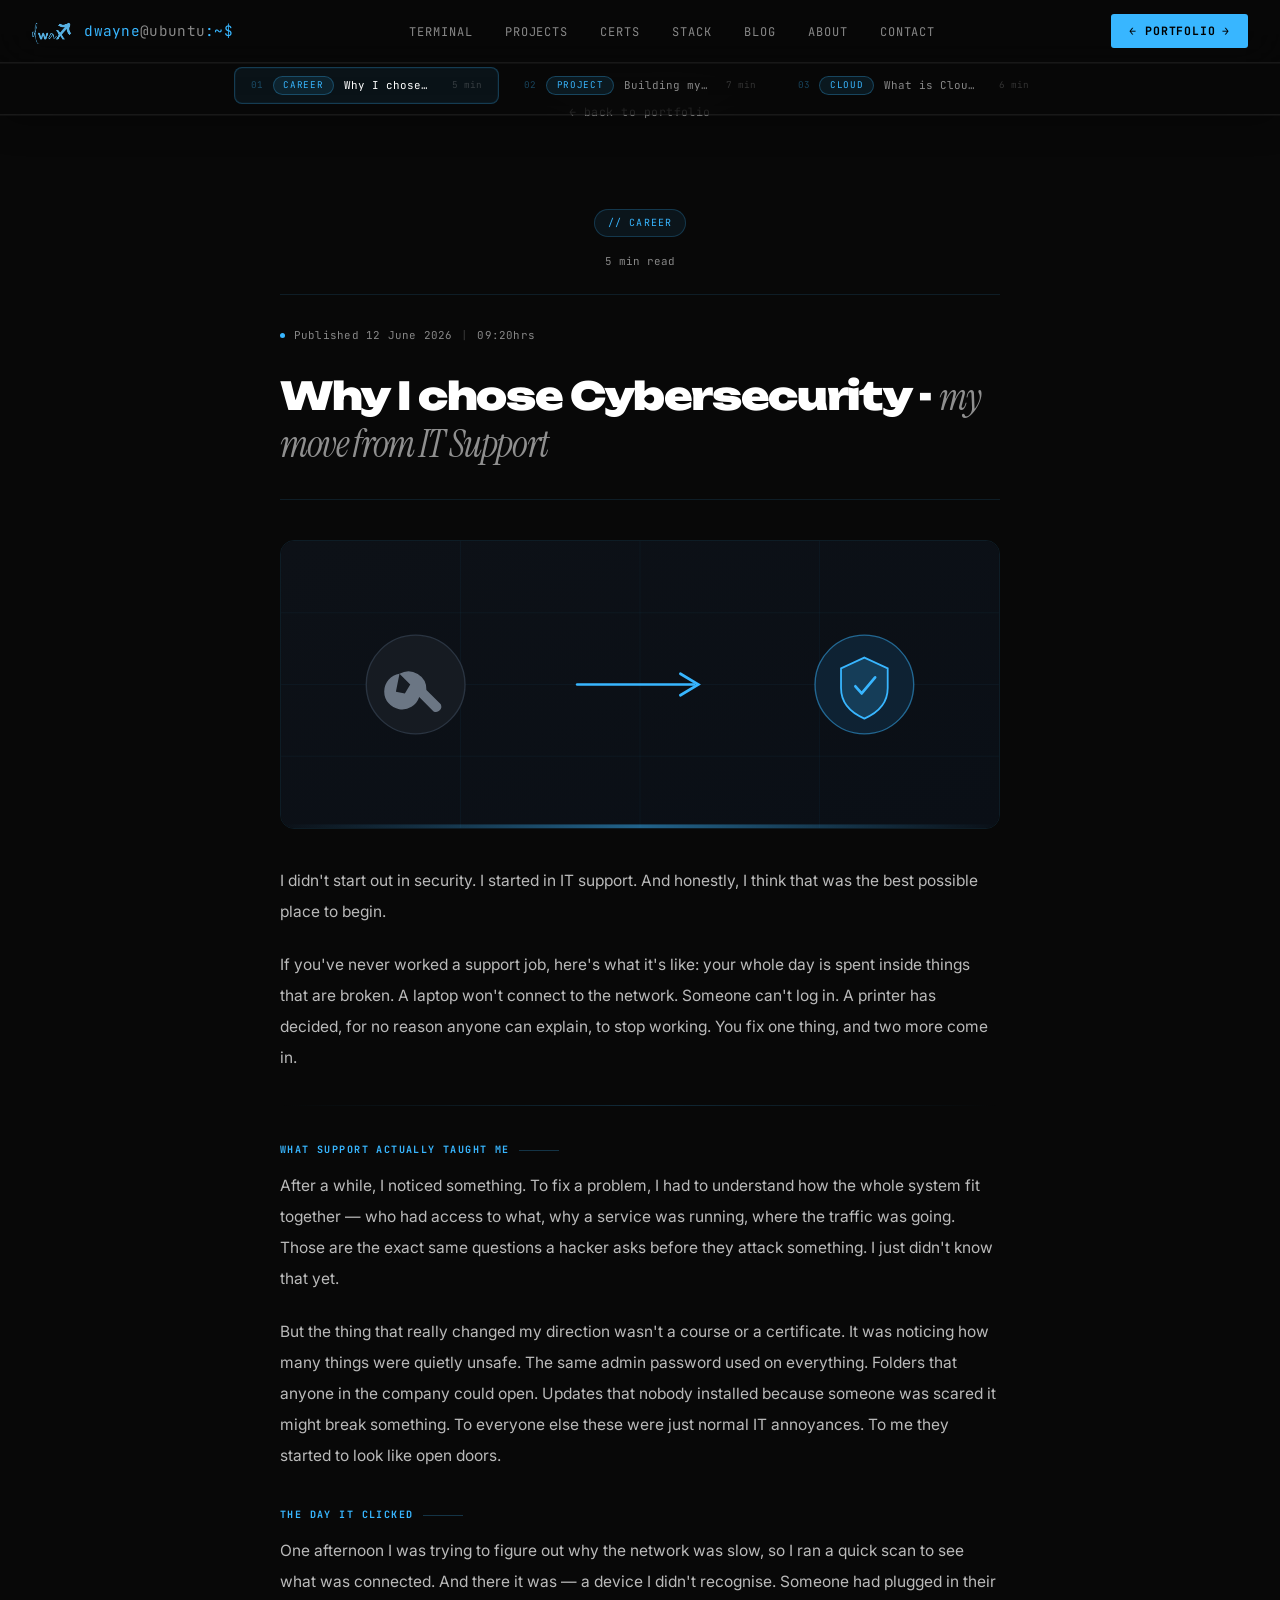
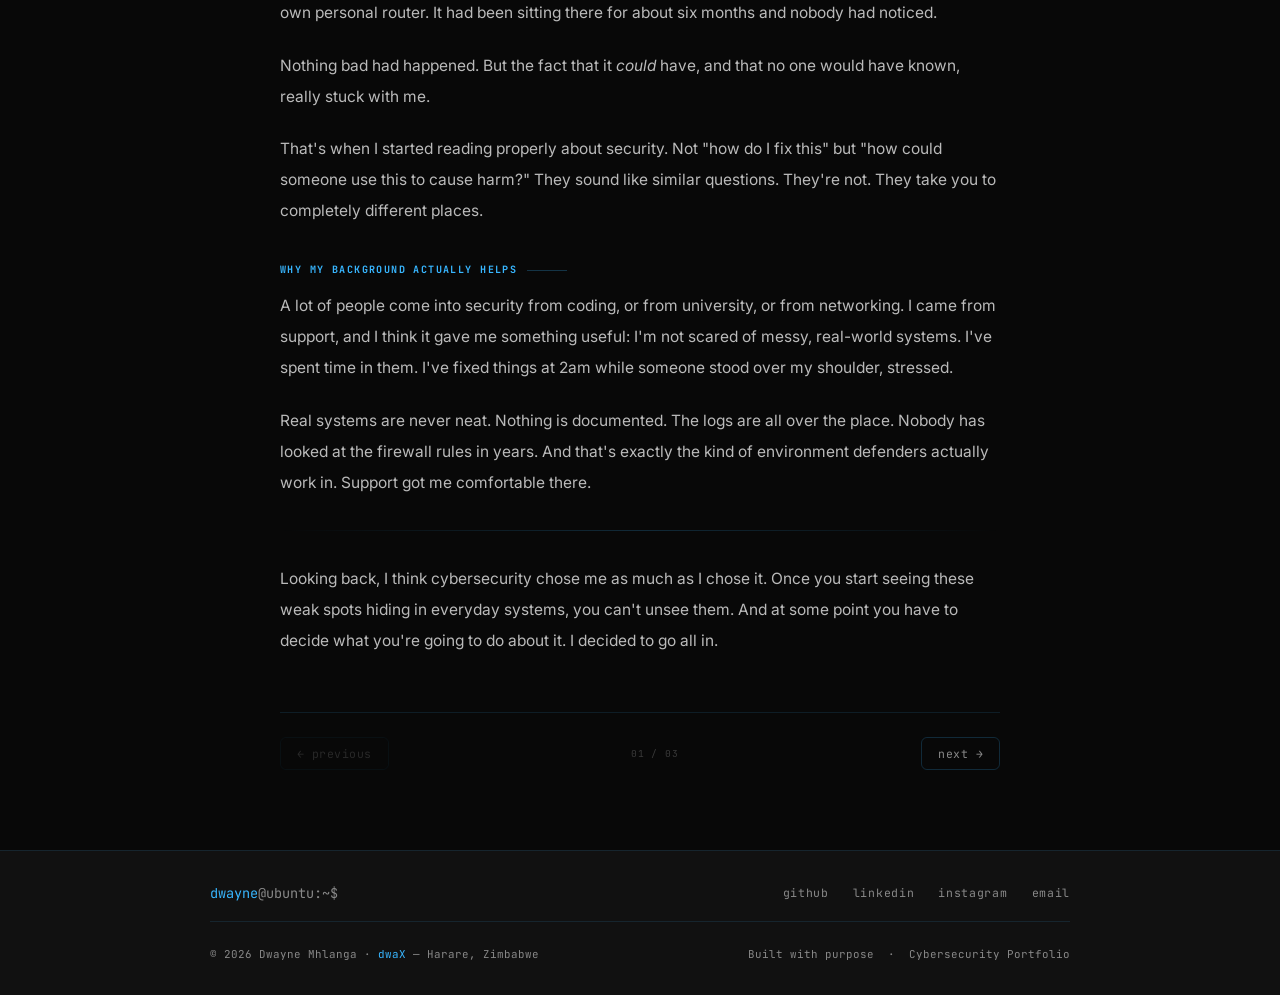
==== commit 24f26f65: "Add files via upload" ====
--- a/blog.html
+++ b/blog.html
@@ -6,7 +6,7 @@
 <link rel="apple-touch-icon" href="images/favicon-180.png">
 <meta charset="UTF-8">
 <meta name="viewport" content="width=device-width, initial-scale=1.0">
-<title>Blog — dwayne@ubuntu:~$</title>
+<title>Blog - dwayne@ubuntu:~$</title>
 <meta name="description" content="Notes on cybersecurity, building, and the craft — by Dwayne Mhlanga (dwaX).">
 <link rel="preconnect" href="https://fonts.googleapis.com">
 <link href="https://fonts.googleapis.com/css2?family=JetBrains+Mono:wght@300;400;500;700&family=Inter:ital,wght@0,400;0,700;0,900;1,400&family=Instrument+Serif:ital@0;1&family=Unbounded:wght@900&display=swap" rel="stylesheet">
@@ -438,7 +438,7 @@
     <span class="pp-sep">|</span>
     <span>09:20hrs</span>
   </div>
-  <h2 class="post-title">Why I chose Cybersecurity — <em>my move from IT Support</em></h2>
+  <h2 class="post-title">Why I chose Cybersecurity - <em>my move from IT Support</em></h2>
   <img class="post-hero-img" src="images/blog/post1-career.svg" alt="From IT support to security">
   <div class="post-body">
     <p>I didn't start out in security. I started in IT support. And honestly, I think that was the best possible place to begin.</p>
@@ -449,7 +449,7 @@
     <p>But the thing that really changed my direction wasn't a course or a certificate. It was noticing how many things were quietly unsafe. The same admin password used on everything. Folders that anyone in the company could open. Updates that nobody installed because someone was scared it might break something. To everyone else these were just normal IT annoyances. To me they started to look like open doors.</p>
     <h4>The day it clicked</h4>
     <p>One afternoon I was trying to figure out why the network was slow, so I ran a quick scan to see what was connected. And there it was — a device I didn't recognise. Someone had plugged in their own personal router. It had been sitting there for about six months and nobody had noticed.</p>
-    <p>Nothing bad had happened. But the fact that it <em>could</em> have, and that no one would have known, really stuck with me. I couldn't stop thinking about it.</p>
+    <p>Nothing bad had happened. But the fact that it <em>could</em> have, and that no one would have known, really stuck with me.</p>
     <p>That's when I started reading properly about security. Not "how do I fix this" but "how could someone use this to cause harm?" They sound like similar questions. They're not. They take you to completely different places.</p>
     <h4>Why my background actually helps</h4>
     <p>A lot of people come into security from coding, or from university, or from networking. I came from support, and I think it gave me something useful: I'm not scared of messy, real-world systems. I've spent time in them. I've fixed things at 2am while someone stood over my shoulder, stressed.</p>
@@ -476,7 +476,7 @@
     <span class="pp-sep">|</span>
     <span>10:41hrs</span>
   </div>
-  <h2 class="post-title">Building my first SIEM — <em>what I learned</em></h2>
+  <h2 class="post-title">Building my first SIEM - <em>what I learned</em></h2>
   <img class="post-hero-img" src="images/blog/post2-siem.svg" alt="A SIEM dashboard showing events, alerts and sources">
   <div class="post-body">
     <p>Most people learn about a SIEM by reading about it or watching someone demo one. I decided to just build one myself. Not because I thought I could beat the big tools — I couldn't — but because I've found the fastest way to really understand something is to try to build it and watch where it falls apart.</p>
